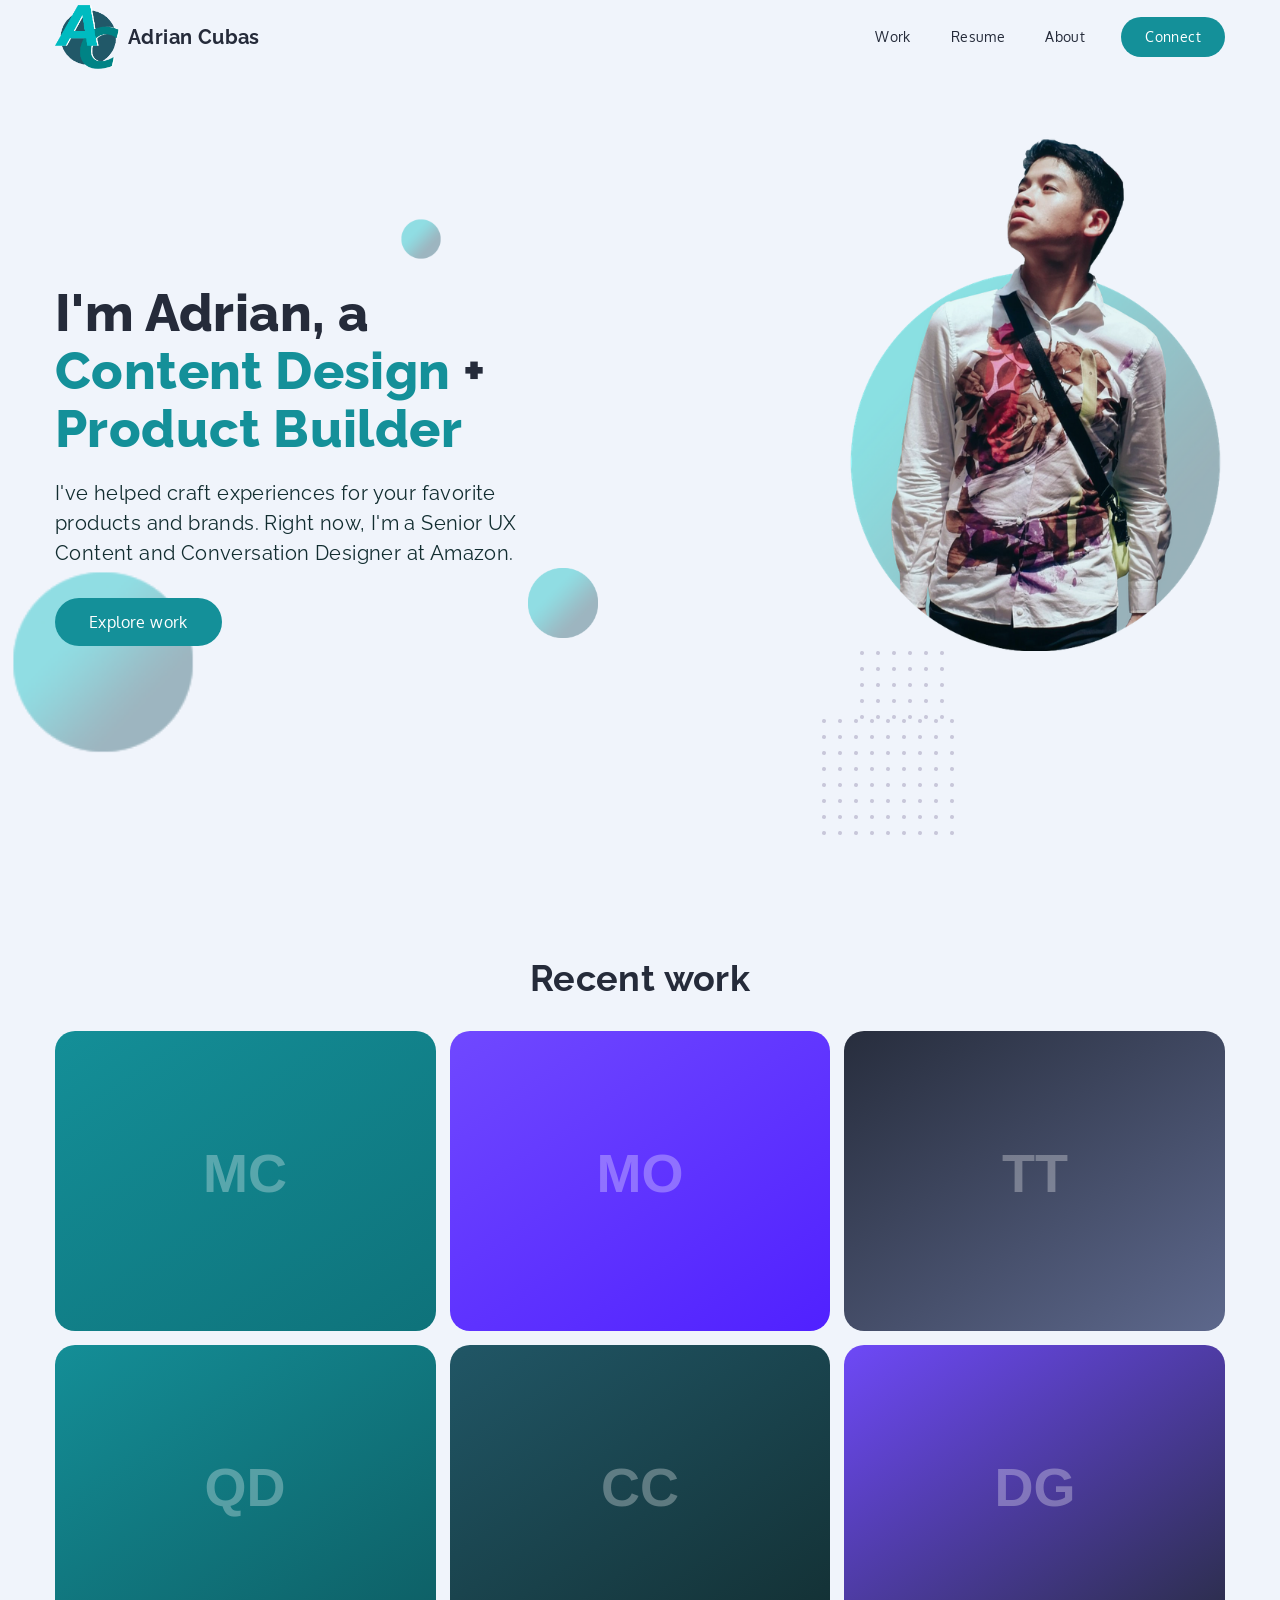
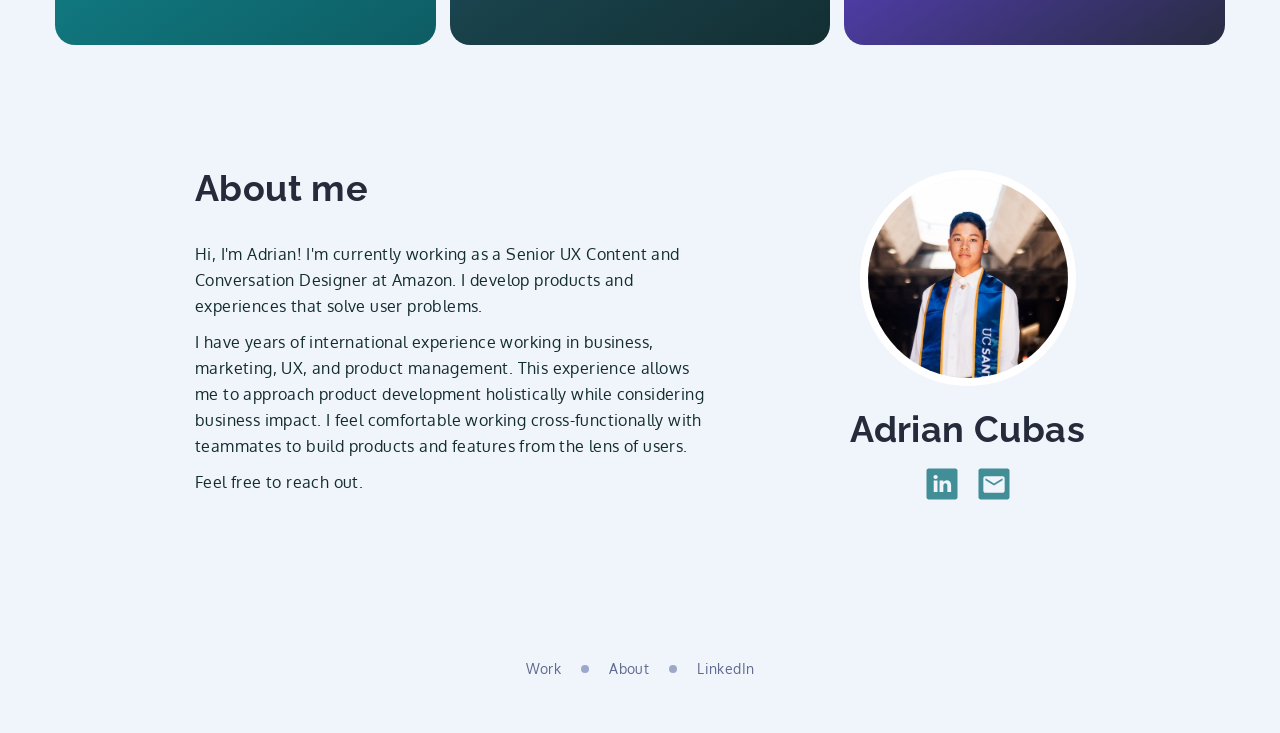
==== index.html @ f862068e "Initial site build: GitHub Pages portfolio Plain HTML/CSS/JS portfolio site migrated from Webflow. I" ====
<!DOCTYPE html>
<html lang="en">
<head>
  <meta charset="utf-8">
  <title>Adrian Cubas — Content Design + Product Builder</title>
  <meta name="description" content="I'm Adrian, a Content Design + Product Builder. I've helped craft experiences for your favorite products and brands.">
  <meta name="viewport" content="width=device-width, initial-scale=1">
  <meta property="og:title" content="Adrian Cubas — Content Design + Product Builder">
  <meta property="og:description" content="I've helped craft experiences for your favorite products and brands. Senior UX Content and Conversation Designer at Amazon.">
  <meta property="og:type" content="website">
  <meta name="twitter:card" content="summary_large_image">
  <link rel="preconnect" href="https://fonts.googleapis.com">
  <link rel="preconnect" href="https://fonts.gstatic.com" crossorigin>
  <link href="https://fonts.googleapis.com/css2?family=Oxygen:wght@300;400;700&family=Raleway:wght@400;500;600;700;800&display=swap" rel="stylesheet">
  <link rel="stylesheet" href="css/reset.css">
  <link rel="stylesheet" href="css/style.css">
  <link rel="icon" href="assets/images/favicon.png" type="image/png">
  <link rel="apple-touch-icon" href="assets/images/favicon.png">
</head>
<body>
  <nav class="nav" id="nav">
    <div class="nav__inner">
      <a href="index.html" class="nav__brand">
        <img src="assets/images/aclogo121.png" alt="Adrian Cubas logo" class="nav__logo" loading="lazy">
        <span class="nav__name">Adrian Cubas</span>
      </a>
      <div class="nav__menu" id="nav-menu">
        <a href="#recent-work" class="nav__link">Work</a>
        <a href="documents/AdrianCubas_Resume_2026.pdf" target="_blank" class="nav__link">Resume</a>
        <a href="#about" class="nav__link">About</a>
        <a href="https://www.linkedin.com/in/adriancubas/" target="_blank" class="nav__cta">Connect</a>
      </div>
      <div class="nav__toggle" id="nav-toggle" aria-label="Toggle menu" role="button" tabindex="0">
        <span></span>
        <span></span>
        <span></span>
      </div>
    </div>
  </nav>

  <section class="section section--hero">
    <div class="container">
      <div class="hero">
        <div class="hero__content">
          <img src="assets/images/bubble.png" alt="" class="hero__bubble hero__bubble--md fade-in" aria-hidden="true">
          <h1 class="h1 hero__title fade-in">I'm Adrian, a <span class="hero-span">Content Design </span>+<span class="hero-span"> Product Builder</span></h1>
          <p class="h4 hero__subtitle fade-in">I've helped craft experiences for your favorite products and brands. Right now, I'm a Senior UX Content and Conversation Designer at Amazon.</p>
          <a href="#recent-work" class="hero__cta fade-in">Explore work</a>
          <img src="assets/images/bubble.png" alt="" class="hero__bubble hero__bubble--sm fade-in" aria-hidden="true">
          <img src="assets/images/bubble.png" alt="" class="hero__bubble hero__bubble--lg fade-in" aria-hidden="true">
        </div>
        <div class="hero__image fade-in">
          <img src="assets/images/bubblebig.png" alt="" srcset="assets/images/bubblebig-p-500.png 500w, assets/images/bubblebig-p-800.png 800w, assets/images/bubblebig-p-1080.png 1080w, assets/images/bubblebig.png 1193w" sizes="(max-width: 767px) 100vw, 380px">
          <img src="assets/images/small-dots.png" alt="" class="hero__dots hero__dots--right" aria-hidden="true">
          <img src="assets/images/dots.png" alt="" class="hero__dots hero__dots--left" aria-hidden="true">
        </div>
      </div>
    </div>
  </section>

  <section class="section" id="recent-work">
    <div class="container">
      <div class="projects__header">
        <h2 class="h2">Recent work</h2>
      </div>
      <div class="projects-grid">
        <a href="work/mercari-comments.html" class="project-card fade-in">
          <img src="assets/images/project-mercari-comments.svg" alt="Mercari Comments project" class="project-card__image" loading="lazy">
          <div class="project-card__overlay"></div>
          <h3 class="project-card__title">Integrating social and community features</h3>
          <p class="project-card__category">Mercari — Product Design</p>
          <span class="project-card__btn">See Project</span>
        </a>
        <a href="work/mercari-offers.html" class="project-card fade-in">
          <img src="assets/images/project-mercari-offers.svg" alt="Mercari Offers project" class="project-card__image" loading="lazy">
          <div class="project-card__overlay"></div>
          <h3 class="project-card__title">Improving adoption and completion of offers</h3>
          <p class="project-card__category">Mercari — Product Design</p>
          <span class="project-card__btn">See Project</span>
        </a>
        <a href="work/tiktok-contentdesign.html" class="project-card fade-in">
          <img src="assets/images/project-tiktok.svg" alt="TikTok project" class="project-card__image" loading="lazy">
          <div class="project-card__overlay"></div>
          <h3 class="project-card__title">UX content design for mobile ad landing pages</h3>
          <p class="project-card__category">TikTok — Content Design</p>
          <span class="project-card__btn">See Project</span>
        </a>
        <a href="work/quadency-onboarding.html" class="project-card fade-in">
          <img src="assets/images/project-quadency.svg" alt="Quadency project" class="project-card__image" loading="lazy">
          <div class="project-card__overlay"></div>
          <h3 class="project-card__title">Developing the onboarding experience</h3>
          <p class="project-card__category">Quadency — UX Design</p>
          <span class="project-card__btn">See Project</span>
        </a>
        <a href="work/covicare-appdesign.html" class="project-card fade-in">
          <img src="assets/images/project-covicare.svg" alt="CoviCare project" class="project-card__image" loading="lazy">
          <div class="project-card__overlay"></div>
          <h3 class="project-card__title">Designing an app for healthcare workers</h3>
          <p class="project-card__category">CoviCare — App Design</p>
          <span class="project-card__btn">See Project</span>
        </a>
        <a href="work/dfg-contentdesign.html" class="project-card fade-in">
          <img src="assets/images/project-dfg.svg" alt="Develop for Good project" class="project-card__image" loading="lazy">
          <div class="project-card__overlay"></div>
          <h3 class="project-card__title">Building a content design system</h3>
          <p class="project-card__category">Develop for Good — Content Design</p>
          <span class="project-card__btn">See Project</span>
        </a>
      </div>
    </div>
  </section>

  <section class="section" id="about">
    <div class="container container--sm">
      <div class="about">
        <div class="about__text">
          <h2 class="h2 fade-in">About me</h2>
          <p class="text fade-in">Hi, I'm Adrian! I'm currently working as a Senior UX Content and Conversation Designer at Amazon. I develop products and experiences that solve user problems.</p>
          <p class="text fade-in">I have years of international experience working in business, marketing, UX, and product management. This experience allows me to approach product development holistically while considering business impact. I feel comfortable working cross-functionally with teammates to build products and features from the lens of users.</p>
          <p class="text fade-in">Feel free to reach out.</p>
        </div>
        <div class="about__profile fade-in">
          <div class="about__photo">
            <img src="assets/images/ITME.svg" alt="Adrian Cubas" srcset="assets/images/ITME-p-500.jpeg 500w, assets/images/ITME-p-800.jpeg 800w, assets/images/ITME.svg 2088w" sizes="200px" loading="lazy">
          </div>
          <h2 class="h2 about__name">Adrian Cubas</h2>
          <div class="about__social">
            <a href="https://www.linkedin.com/in/adriancubas/" target="_blank" aria-label="LinkedIn"><img src="assets/icons/linkedin.svg" alt="LinkedIn"></a>
            <a href="mailto:wudrian5@gmail.com?subject=Inquiry%20from%20Adrian%20Site" aria-label="Email"><img src="assets/icons/email.svg" alt="Email"></a>
          </div>
        </div>
      </div>
    </div>
  </section>

  <footer class="section section--footer">
    <div class="container">
      <div class="footer">
        <div class="footer__links">
          <a href="#recent-work" class="footer__link">Work</a>
          <div class="footer__dot"></div>
          <a href="#about" class="footer__link">About</a>
          <div class="footer__dot"></div>
          <a href="https://www.linkedin.com/in/adriancubas/" target="_blank" class="footer__link">LinkedIn</a>
        </div>
      </div>
    </div>
  </footer>

  <script src="js/main.js"></script>
</body>
</html>
---- css/style.css ----
:root {
  --grey-10: #f0f4fb;
  --grey-20: #dfe2ec;
  --grey-40: #9ca8c9;
  --grey-60: #5f6a8f;
  --grey-80: #252b3a;
  --white: #ffffff;
  --primary-80: #4f1fff;
  --primary-40: #714aff;
  --primary-20: #ede3ff;
  --teal: #149099;
  --teal-dark: #0e7179;
  --teal-darker: #0d5b61;
  --text-dark: #122d30;
  --text-section: #215868;
  --font-heading: 'Raleway', sans-serif;
  --font-body: 'Oxygen', sans-serif;
  --max-width: 1200px;
  --max-width-sm: 920px;
  --max-width-xs: 820px;
  --nav-height: 74px;
  --radius: 20px;
  --radius-pill: 500px;
  --shadow: 0 30px 40px rgba(145, 150, 203, 0.2);
}

body {
  background-color: var(--grey-10);
  font-family: var(--font-body);
  font-size: 16px;
  line-height: 28px;
  letter-spacing: 0.4px;
  color: var(--text-dark);
}

/* Typography */
.h1 {
  font-family: var(--font-heading);
  font-size: 52px;
  font-weight: 800;
  line-height: 58px;
  color: var(--grey-80);
}

.h2 {
  font-family: var(--font-heading);
  font-size: 36px;
  font-weight: 700;
  line-height: 46px;
  color: var(--grey-80);
}

.h3 {
  font-family: var(--font-heading);
  font-size: 24px;
  font-weight: 500;
  line-height: 32px;
  color: var(--grey-80);
}

.h4 {
  font-family: var(--font-heading);
  font-size: 20px;
  font-weight: 400;
  line-height: 30px;
  color: var(--text-dark);
}

.text {
  color: var(--text-dark);
  line-height: 26px;
  padding-bottom: 10px;
}

.small-text {
  color: var(--grey-60);
  font-size: 14px;
}

.hero-span {
  color: var(--teal);
}

/* Layout */
.container {
  width: 100%;
  max-width: var(--max-width);
  margin: 0 auto;
  padding: 0 15px;
}

.container--sm {
  max-width: var(--max-width-sm);
}

.container--xs {
  max-width: var(--max-width-xs);
}

.section {
  padding: 60px 0;
  position: relative;
  overflow: hidden;
}

.section--hero {
  padding-top: 20px;
  overflow: visible;
}

.section--footer {
  padding-bottom: 20px;
}

/* Navigation */
.nav {
  width: 100%;
  height: var(--nav-height);
  position: sticky;
  top: 0;
  z-index: 1000;
  background-color: var(--grey-10);
  transition: box-shadow 0.3s;
}

.nav--scrolled {
  box-shadow: 0 2px 10px rgba(0, 0, 0, 0.08);
}

.nav__inner {
  display: flex;
  align-items: center;
  justify-content: space-between;
  height: 100%;
  max-width: var(--max-width);
  margin: 0 auto;
  padding: 0 15px;
}

.nav__brand {
  display: flex;
  align-items: center;
  gap: 8px;
}

.nav__logo {
  width: 65px;
}

.nav__name {
  font-family: var(--font-heading);
  font-size: 20px;
  font-weight: 700;
  color: var(--grey-80);
}

.nav__menu {
  display: flex;
  align-items: center;
  gap: 8px;
  height: 100%;
}

.nav__link {
  color: var(--grey-80);
  font-size: 14px;
  padding: 10px 16px;
  transition: color 0.2s;
}

.nav__link:hover {
  color: var(--teal);
}

.nav__cta {
  background-color: var(--teal);
  color: var(--white);
  border-radius: var(--radius-pill);
  padding: 10px 24px;
  font-size: 14px;
  line-height: 20px;
  margin-left: 12px;
  transition: background-color 0.2s;
}

.nav__cta:hover {
  background-color: var(--teal-dark);
}

.nav__toggle {
  display: none;
  flex-direction: column;
  gap: 5px;
  cursor: pointer;
  padding: 8px;
}

.nav__toggle span {
  display: block;
  width: 24px;
  height: 2px;
  background-color: var(--grey-80);
  border-radius: 2px;
  transition: transform 0.3s, opacity 0.3s;
}

/* Hero */
.hero {
  display: grid;
  grid-template-columns: 1fr auto;
  align-items: center;
  gap: 66px;
}

.hero__content {
  display: flex;
  flex-direction: column;
  align-items: flex-start;
  max-width: 520px;
  position: relative;
}

.hero__title {
  margin-bottom: 20px;
  position: relative;
  z-index: 10;
}

.hero__subtitle {
  position: relative;
  z-index: 10;
}

.hero__cta {
  background-color: var(--teal);
  color: var(--white);
  border-radius: var(--radius-pill);
  padding: 14px 34px;
  line-height: 20px;
  margin-top: 30px;
  position: relative;
  z-index: 10;
  transition: background-color 0.2s;
}

.hero__cta:hover {
  background-color: var(--teal-dark);
}

.hero__cta:active {
  background-color: var(--teal-darker);
}

.hero__image {
  max-width: 380px;
  position: relative;
}

.hero__image img {
  position: relative;
  z-index: 10;
}

.hero__bubble {
  position: absolute;
  z-index: 1;
}

.hero__bubble--sm {
  height: 48px;
  top: -19%;
  right: 25%;
}

.hero__bubble--md {
  height: 86px;
  bottom: 0;
  right: -6%;
}

.hero__bubble--lg {
  height: 220px;
  bottom: -35%;
  left: -12%;
}

.hero__dots {
  position: absolute;
  z-index: 1;
}

.hero__dots--left {
  bottom: 0;
  left: -6%;
}

.hero__dots--right {
  top: 35%;
  right: -4%;
}

/* Projects Grid */
.projects__header {
  text-align: center;
  margin-bottom: 30px;
}

.projects-grid {
  display: grid;
  grid-template-columns: repeat(3, 1fr);
  gap: 14px;
}

.project-card {
  background-color: var(--white);
  border-radius: var(--radius);
  overflow: hidden;
  position: relative;
  min-height: 300px;
  display: flex;
  flex-direction: column;
  align-items: center;
  justify-content: center;
  padding: 30px 14px;
  text-align: center;
  cursor: pointer;
}

.project-card__image {
  position: absolute;
  inset: 0;
  width: 100%;
  height: 100%;
  object-fit: cover;
  transition: transform 0.4s;
}

.project-card__overlay {
  position: absolute;
  inset: 0;
  background-color: rgba(0, 0, 0, 0.7);
  backdrop-filter: blur(5px);
  opacity: 0;
  transition: opacity 0.3s;
  z-index: 1;
}

.project-card__title,
.project-card__category,
.project-card__btn {
  position: relative;
  z-index: 10;
  color: var(--white);
  opacity: 0;
  transform: translateY(10px);
  transition: opacity 0.3s, transform 0.3s;
}

.project-card__title {
  font-family: var(--font-heading);
  font-size: 22px;
  font-weight: 500;
}

.project-card__category {
  text-transform: uppercase;
  font-size: 14px;
  margin-top: 8px;
}

.project-card__btn {
  border: 1px solid #00bbc0;
  border-radius: var(--radius-pill);
  padding: 10px 24px;
  font-size: 14px;
  line-height: 20px;
  margin-top: 14px;
  transition: opacity 0.3s, transform 0.3s, background-color 0.2s;
}

.project-card__btn:hover {
  background-color: #00bbc0;
}

.project-card:hover .project-card__overlay {
  opacity: 1;
}

.project-card:hover .project-card__image {
  transform: scale(1.05);
}

.project-card:hover .project-card__title,
.project-card:hover .project-card__category,
.project-card:hover .project-card__btn {
  opacity: 1;
  transform: translateY(0);
}

.project-card:hover .project-card__category {
  transition-delay: 0.05s;
}

.project-card:hover .project-card__btn {
  transition-delay: 0.1s;
}

.projects__footer {
  text-align: center;
  margin-top: 60px;
}

.btn--outline {
  display: inline-flex;
  align-items: center;
  justify-content: center;
  border: 1px solid var(--teal);
  color: var(--grey-80);
  border-radius: var(--radius-pill);
  padding: 14px 34px;
  line-height: 20px;
  transition: all 0.2s;
}

.btn--outline:hover {
  background-color: var(--teal);
  color: var(--white);
}

/* About */
.about {
  display: grid;
  grid-template-columns: 1fr auto;
  gap: 66px;
  align-items: center;
}

.about__text {
  max-width: 520px;
}

.about__text .h2 {
  margin-bottom: 30px;
}

.about__text p {
  line-height: 26px;
}

.about__profile {
  display: flex;
  flex-direction: column;
  align-items: center;
}

.about__photo {
  width: 216px;
  height: 216px;
  border-radius: 50%;
  border: 8px solid var(--white);
  overflow: hidden;
  margin-bottom: 20px;
}

.about__photo img {
  width: 100%;
  height: 100%;
  object-fit: cover;
}

.about__name {
  margin-bottom: 16px;
}

.about__social {
  display: grid;
  grid-template-columns: 1fr 1fr;
  gap: 20px;
}

.about__social a {
  width: 32px;
  height: 32px;
  transition: opacity 0.2s;
}

.about__social a:hover {
  opacity: 0.6;
}

.about__social img {
  width: 100%;
  height: 100%;
}

/* Footer */
.footer {
  text-align: center;
  padding: 20px 0;
}

.footer__links {
  display: flex;
  justify-content: center;
  align-items: center;
  gap: 10px;
}

.footer__link {
  color: var(--grey-60);
  font-size: 14px;
  padding: 10px;
  transition: color 0.2s;
}

.footer__link:hover {
  color: var(--teal);
}

.footer__dot {
  width: 8px;
  height: 8px;
  border-radius: 50%;
  background-color: var(--grey-40);
}

/* Animations */
.fade-in {
  opacity: 0;
  transform: translateY(20px);
  transition: opacity 0.6s ease, transform 0.6s ease;
}

.fade-in--visible {
  opacity: 1;
  transform: translateY(0);
}

/* Responsive */
@media (max-width: 991px) {
  .h1 {
    font-size: 40px;
    line-height: 48px;
  }

  .hero {
    grid-template-columns: 1fr;
    gap: 40px;
  }

  .hero__image {
    max-width: 300px;
    margin: 0 auto;
  }

  .projects-grid {
    grid-template-columns: repeat(2, 1fr);
  }

  .about {
    grid-template-columns: 1fr;
    gap: 40px;
  }

  .about__profile {
    order: -1;
  }
}

@media (max-width: 767px) {
  .h1 {
    font-size: 32px;
    line-height: 40px;
  }

  .h2 {
    font-size: 28px;
    line-height: 36px;
  }

  .section {
    padding: 40px 0;
  }

  .nav__menu {
    position: fixed;
    top: var(--nav-height);
    left: 0;
    right: 0;
    bottom: 0;
    background-color: var(--grey-10);
    flex-direction: column;
    align-items: center;
    justify-content: flex-start;
    padding-top: 40px;
    gap: 8px;
    transform: translateX(100%);
    transition: transform 0.3s ease;
  }

  .nav__menu--open {
    transform: translateX(0);
  }

  .nav__toggle {
    display: flex;
  }

  .nav__toggle--open span:nth-child(1) {
    transform: rotate(45deg) translate(5px, 5px);
  }

  .nav__toggle--open span:nth-child(2) {
    opacity: 0;
  }

  .nav__toggle--open span:nth-child(3) {
    transform: rotate(-45deg) translate(5px, -5px);
  }

  .nav__cta {
    margin-left: 0;
    margin-top: 16px;
  }

  .projects-grid {
    grid-template-columns: 1fr;
  }

  .hero__content {
    text-align: center;
    align-items: center;
  }

  .hero__bubble--lg {
    display: none;
  }
}
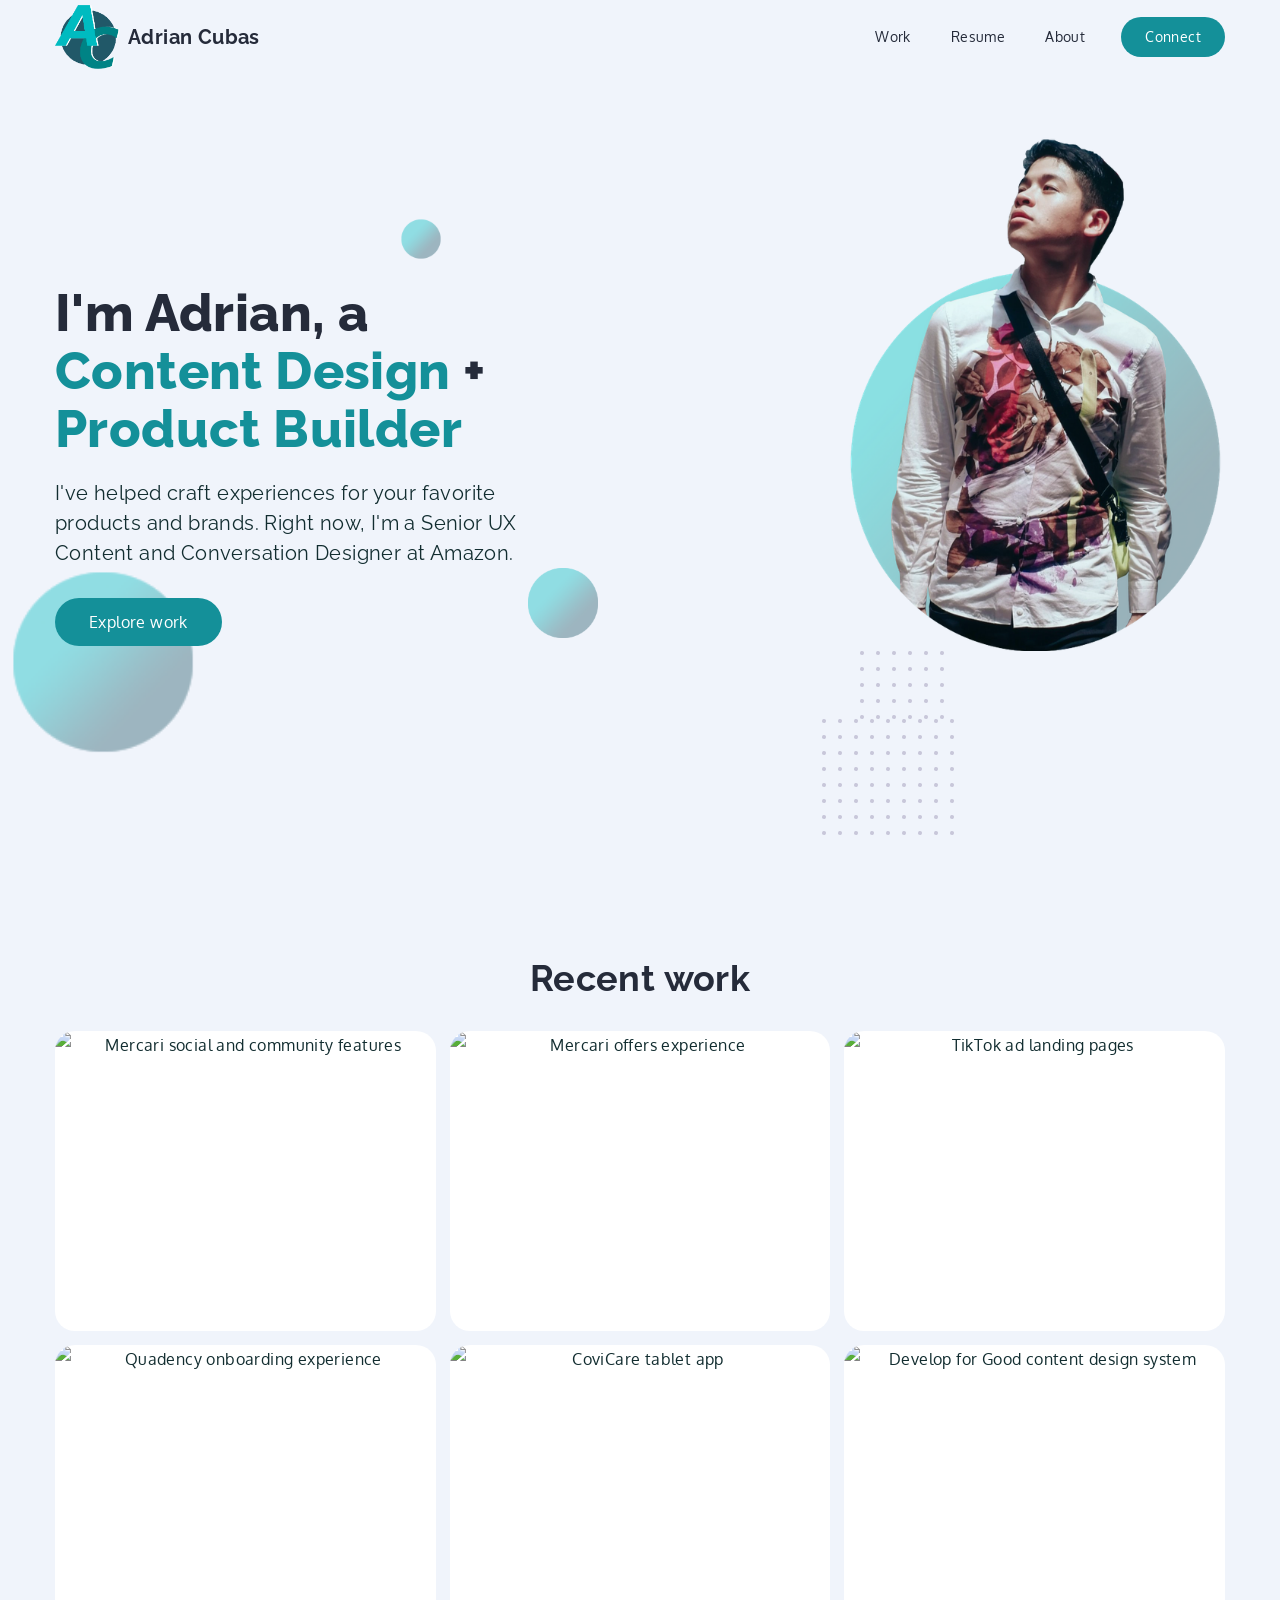
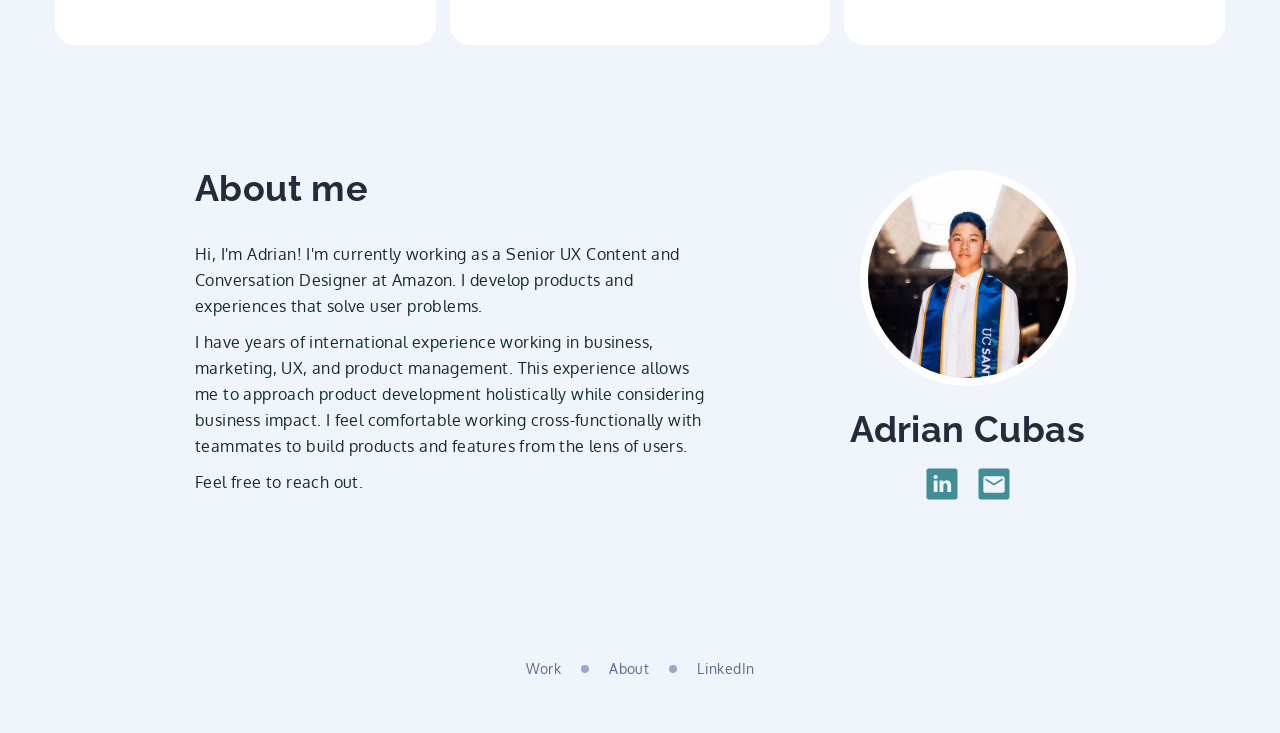
==== commit d3d587a7: "Add real CMS content and images to all 6 case study pages Replace placeholder content with actual pr" ====
--- a/index.html
+++ b/index.html
@@ -65,45 +65,45 @@
       </div>
       <div class="projects-grid">
         <a href="work/mercari-comments.html" class="project-card fade-in">
-          <img src="assets/images/project-mercari-comments.svg" alt="Mercari Comments project" class="project-card__image" loading="lazy">
+          <img src="https://uploads-ssl.webflow.com/6212f5e51b730032bbf9d7e8/668bce34ccca62ad4a0d3e12_mercaripsd.png" alt="Mercari social and community features" class="project-card__image" loading="lazy">
           <div class="project-card__overlay"></div>
           <h3 class="project-card__title">Integrating social and community features</h3>
-          <p class="project-card__category">Mercari — Product Design</p>
+          <p class="project-card__category">Mercari — UX Content Design</p>
           <span class="project-card__btn">See Project</span>
         </a>
         <a href="work/mercari-offers.html" class="project-card fade-in">
-          <img src="assets/images/project-mercari-offers.svg" alt="Mercari Offers project" class="project-card__image" loading="lazy">
+          <img src="https://uploads-ssl.webflow.com/6212f5e51b730032bbf9d7e8/668cfa40c02d9c38d8c967c3_makeoffer%20(1).png" alt="Mercari offers experience" class="project-card__image" loading="lazy">
           <div class="project-card__overlay"></div>
           <h3 class="project-card__title">Improving adoption and completion of offers</h3>
-          <p class="project-card__category">Mercari — Product Design</p>
+          <p class="project-card__category">Mercari — UX Content Design</p>
           <span class="project-card__btn">See Project</span>
         </a>
         <a href="work/tiktok-contentdesign.html" class="project-card fade-in">
-          <img src="assets/images/project-tiktok.svg" alt="TikTok project" class="project-card__image" loading="lazy">
+          <img src="https://uploads-ssl.webflow.com/6212f5e51b730032bbf9d7e8/668bce1dfeebe940791077d2_62257492795532075027cf0b_DFG_UXContent_banner%20(1)%20(2).png" alt="TikTok ad landing pages" class="project-card__image" loading="lazy">
           <div class="project-card__overlay"></div>
           <h3 class="project-card__title">UX content design for mobile ad landing pages</h3>
-          <p class="project-card__category">TikTok — Content Design</p>
+          <p class="project-card__category">TikTok — UX Content Design</p>
           <span class="project-card__btn">See Project</span>
         </a>
         <a href="work/quadency-onboarding.html" class="project-card fade-in">
-          <img src="assets/images/project-quadency.svg" alt="Quadency project" class="project-card__image" loading="lazy">
+          <img src="https://uploads-ssl.webflow.com/6212f5e51b730032bbf9d7e8/621aef84bddb020a171ae813_Quadency_App_banner.png" alt="Quadency onboarding experience" class="project-card__image" loading="lazy">
           <div class="project-card__overlay"></div>
           <h3 class="project-card__title">Developing the onboarding experience</h3>
-          <p class="project-card__category">Quadency — UX Design</p>
+          <p class="project-card__category">Quadency — Product Management</p>
           <span class="project-card__btn">See Project</span>
         </a>
         <a href="work/covicare-appdesign.html" class="project-card fade-in">
-          <img src="assets/images/project-covicare.svg" alt="CoviCare project" class="project-card__image" loading="lazy">
+          <img src="https://uploads-ssl.webflow.com/6212f5e51b730032bbf9d7e8/621b2f46672797100445a4d8_CoviCareScreen.png" alt="CoviCare tablet app" class="project-card__image" loading="lazy">
           <div class="project-card__overlay"></div>
           <h3 class="project-card__title">Designing an app for healthcare workers</h3>
           <p class="project-card__category">CoviCare — App Design</p>
           <span class="project-card__btn">See Project</span>
         </a>
         <a href="work/dfg-contentdesign.html" class="project-card fade-in">
-          <img src="assets/images/project-dfg.svg" alt="Develop for Good project" class="project-card__image" loading="lazy">
+          <img src="https://uploads-ssl.webflow.com/6212f5e51b730032bbf9d7e8/621aef696a610c7e6c94deba_DFG_UXContent_banner.png" alt="Develop for Good content design system" class="project-card__image" loading="lazy">
           <div class="project-card__overlay"></div>
           <h3 class="project-card__title">Building a content design system</h3>
-          <p class="project-card__category">Develop for Good — Content Design</p>
+          <p class="project-card__category">Develop for Good — UX Content Design</p>
           <span class="project-card__btn">See Project</span>
         </a>
       </div>
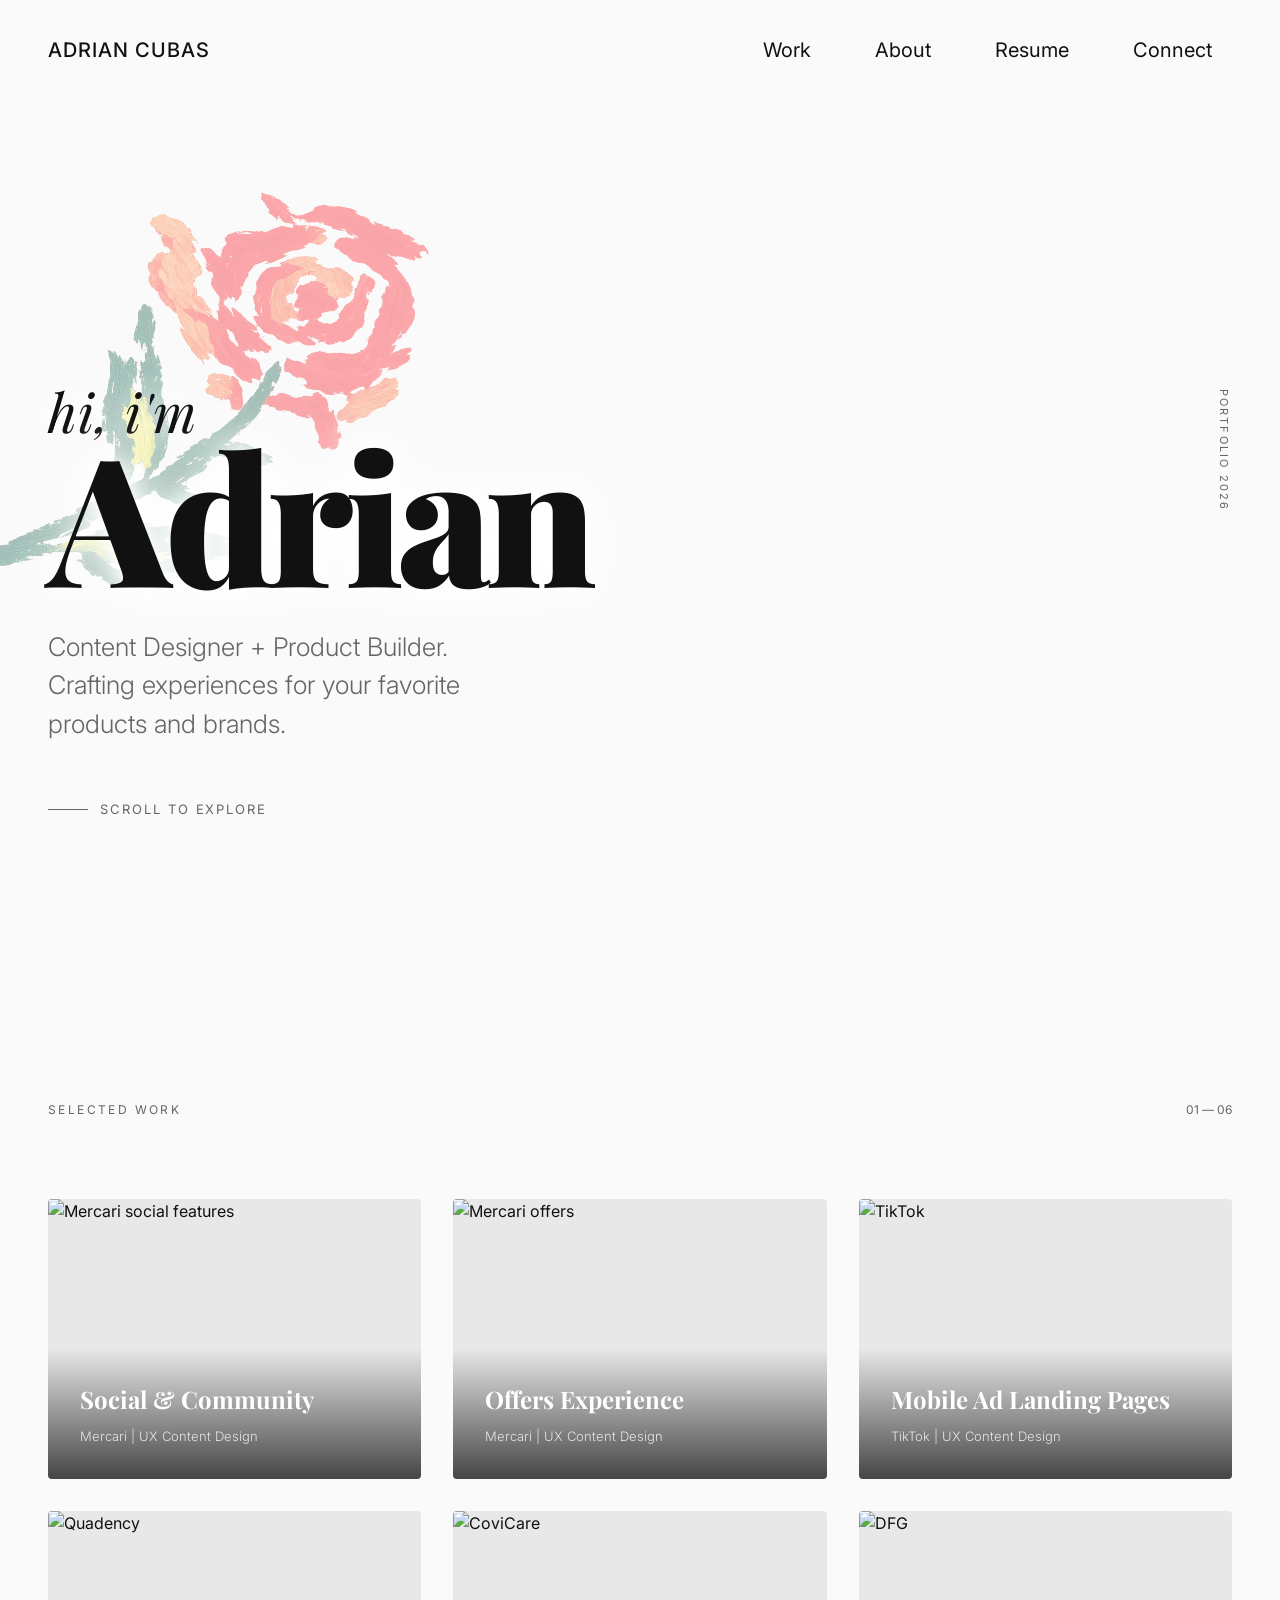
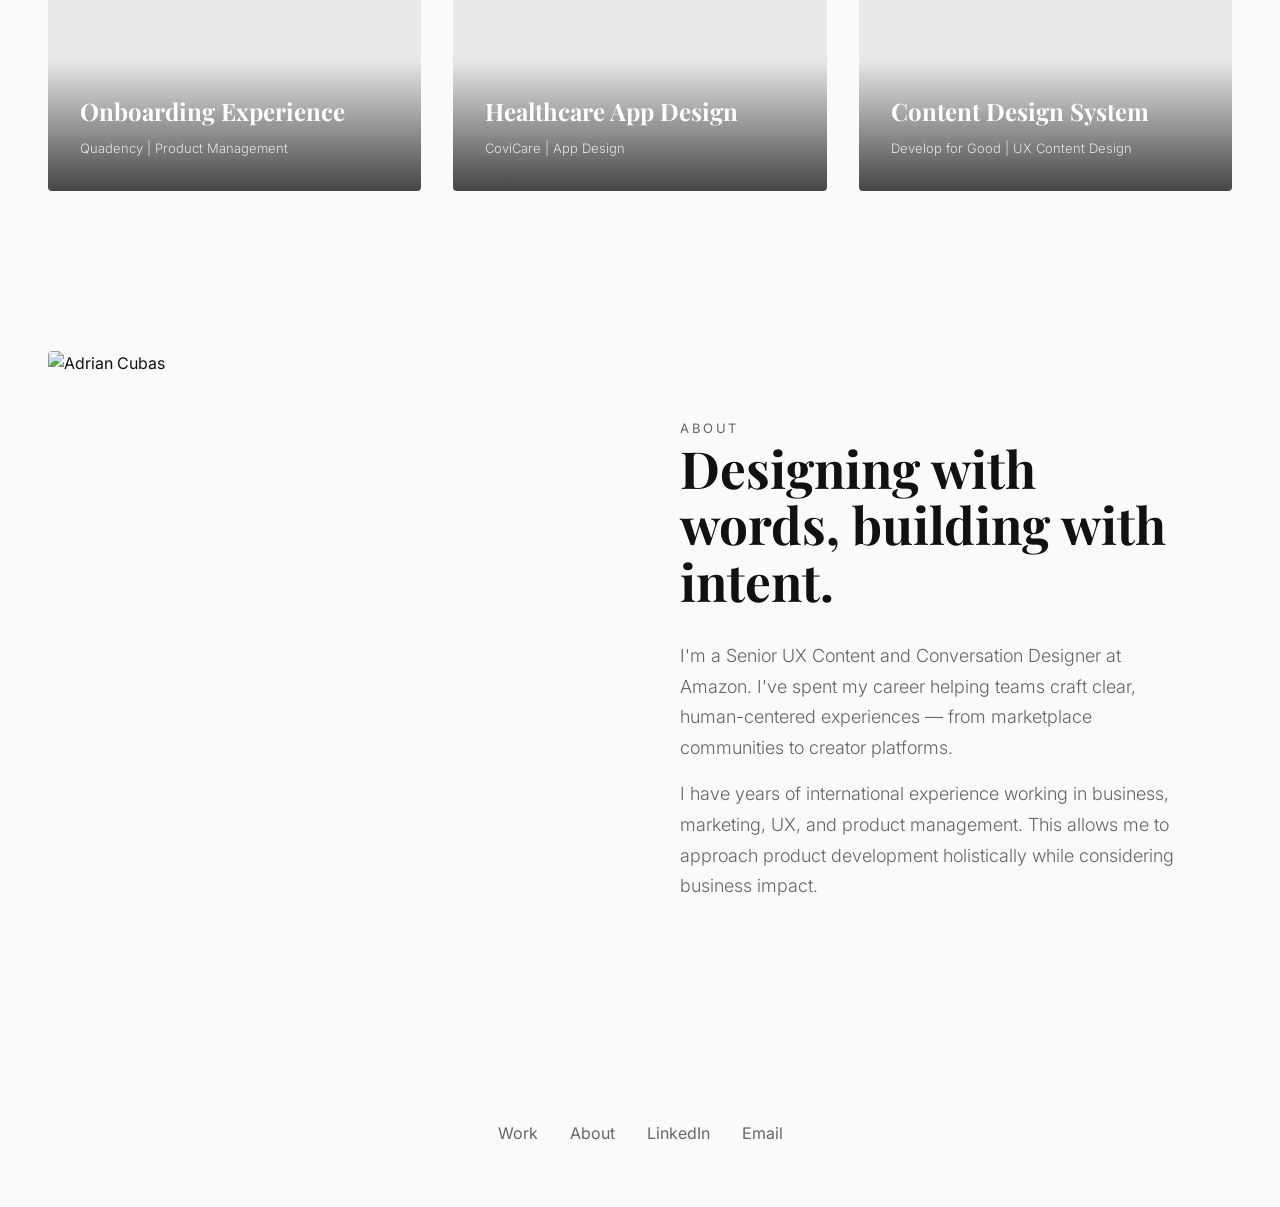
==== commit c6bd75b3: "Redesign site with immersive editorial style - New hero with full-viewport photo, hover state swap, " ====
--- a/index.html
+++ b/index.html
@@ -11,7 +11,7 @@
   <meta name="twitter:card" content="summary_large_image">
   <link rel="preconnect" href="https://fonts.googleapis.com">
   <link rel="preconnect" href="https://fonts.gstatic.com" crossorigin>
-  <link href="https://fonts.googleapis.com/css2?family=Oxygen:wght@300;400;700&family=Raleway:wght@400;500;600;700;800&display=swap" rel="stylesheet">
+  <link href="https://fonts.googleapis.com/css2?family=Inter:wght@300;400;500&family=Playfair+Display:ital,wght@0,400;0,700;0,900;1,400&display=swap" rel="stylesheet">
   <link rel="stylesheet" href="css/reset.css">
   <link rel="stylesheet" href="css/style.css">
   <link rel="icon" href="assets/images/favicon.png" type="image/png">
@@ -21,14 +21,13 @@
   <nav class="nav" id="nav">
     <div class="nav__inner">
       <a href="index.html" class="nav__brand">
-        <img src="assets/images/aclogo121.png" alt="Adrian Cubas logo" class="nav__logo" loading="lazy">
         <span class="nav__name">Adrian Cubas</span>
       </a>
       <div class="nav__menu" id="nav-menu">
-        <a href="#recent-work" class="nav__link">Work</a>
+        <a href="#work" class="nav__link">Work</a>
+        <a href="#about" class="nav__link">About</a>
         <a href="documents/AdrianCubas_Resume_2026.pdf" target="_blank" class="nav__link">Resume</a>
-        <a href="#about" class="nav__link">About</a>
-        <a href="https://www.linkedin.com/in/adriancubas/" target="_blank" class="nav__cta">Connect</a>
+        <a href="https://www.linkedin.com/in/adriancubas/" target="_blank" class="nav__link">Connect</a>
       </div>
       <div class="nav__toggle" id="nav-toggle" aria-label="Toggle menu" role="button" tabindex="0">
         <span></span>
@@ -38,112 +37,96 @@
     </div>
   </nav>
 
-  <section class="section section--hero">
-    <div class="container">
-      <div class="hero">
-        <div class="hero__content">
-          <img src="assets/images/bubble.png" alt="" class="hero__bubble hero__bubble--md fade-in" aria-hidden="true">
-          <h1 class="h1 hero__title fade-in">I'm Adrian, a <span class="hero-span">Content Design </span>+<span class="hero-span"> Product Builder</span></h1>
-          <p class="h4 hero__subtitle fade-in">I've helped craft experiences for your favorite products and brands. Right now, I'm a Senior UX Content and Conversation Designer at Amazon.</p>
-          <a href="#recent-work" class="hero__cta fade-in">Explore work</a>
-          <img src="assets/images/bubble.png" alt="" class="hero__bubble hero__bubble--sm fade-in" aria-hidden="true">
-          <img src="assets/images/bubble.png" alt="" class="hero__bubble hero__bubble--lg fade-in" aria-hidden="true">
+  <section class="hero" id="hero">
+    <div class="hero__text">
+      <h1 class="hero__title">
+        <span class="hero__title-intro">hi, i'm</span>
+        <span class="hero__title-name">Adrian</span>
+      </h1>
+      <p class="hero__subtitle">Content Designer + Product Builder.<br>Crafting experiences for your favorite products and brands.</p>
+      <div class="hero__scroll">
+        <span class="hero__scroll-line"></span>
+        Scroll to explore
+      </div>
+    </div>
+    <img src="assets/images/rose.png" alt="" class="hero__flower" aria-hidden="true">
+    <div class="hero__hover-zone"></div>
+    <div class="hero__image">
+      <img src="assets/images/IMG_0164.jpeg" alt="Adrian Cubas" class="hero__img-default">
+      <img src="assets/images/IMG_0159.jpeg" alt="Adrian Cubas" class="hero__img-hover">
+    </div>
+    <span class="hero__indicator">Portfolio 2026</span>
+  </section>
+
+  <section class="work" id="work">
+    <div class="work__header">
+      <span class="work__label">Selected Work</span>
+      <span class="work__count">01 — 06</span>
+    </div>
+    <div class="work__grid">
+      <a href="work/mercari-comments.html" class="work__item reveal">
+        <img src="https://uploads-ssl.webflow.com/6212f5e51b730032bbf9d7e8/668bce34ccca62ad4a0d3e12_mercaripsd.png" alt="Mercari social features">
+        <div class="work__item-info">
+          <h3 class="work__item-title">Social & Community</h3>
+          <p class="work__item-category">Mercari | UX Content Design</p>
         </div>
-        <div class="hero__image fade-in">
-          <img src="assets/images/bubblebig.png" alt="" srcset="assets/images/bubblebig-p-500.png 500w, assets/images/bubblebig-p-800.png 800w, assets/images/bubblebig-p-1080.png 1080w, assets/images/bubblebig.png 1193w" sizes="(max-width: 767px) 100vw, 380px">
-          <img src="assets/images/small-dots.png" alt="" class="hero__dots hero__dots--right" aria-hidden="true">
-          <img src="assets/images/dots.png" alt="" class="hero__dots hero__dots--left" aria-hidden="true">
+      </a>
+      <a href="work/mercari-offers.html" class="work__item reveal">
+        <img src="https://uploads-ssl.webflow.com/6212f5e51b730032bbf9d7e8/668cfa40c02d9c38d8c967c3_makeoffer%20(1).png" alt="Mercari offers">
+        <div class="work__item-info">
+          <h3 class="work__item-title">Offers Experience</h3>
+          <p class="work__item-category">Mercari | UX Content Design</p>
         </div>
-      </div>
+      </a>
+      <a href="work/tiktok-contentdesign.html" class="work__item reveal">
+        <img src="https://uploads-ssl.webflow.com/6212f5e51b730032bbf9d7e8/668bce1dfeebe940791077d2_62257492795532075027cf0b_DFG_UXContent_banner%20(1)%20(2).png" alt="TikTok">
+        <div class="work__item-info">
+          <h3 class="work__item-title">Mobile Ad Landing Pages</h3>
+          <p class="work__item-category">TikTok | UX Content Design</p>
+        </div>
+      </a>
+      <a href="work/quadency-onboarding.html" class="work__item reveal">
+        <img src="https://uploads-ssl.webflow.com/6212f5e51b730032bbf9d7e8/621aef84bddb020a171ae813_Quadency_App_banner.png" alt="Quadency">
+        <div class="work__item-info">
+          <h3 class="work__item-title">Onboarding Experience</h3>
+          <p class="work__item-category">Quadency | Product Management</p>
+        </div>
+      </a>
+      <a href="work/covicare-appdesign.html" class="work__item reveal">
+        <img src="https://uploads-ssl.webflow.com/6212f5e51b730032bbf9d7e8/621b2f46672797100445a4d8_CoviCareScreen.png" alt="CoviCare">
+        <div class="work__item-info">
+          <h3 class="work__item-title">Healthcare App Design</h3>
+          <p class="work__item-category">CoviCare | App Design</p>
+        </div>
+      </a>
+      <a href="work/dfg-contentdesign.html" class="work__item reveal">
+        <img src="https://uploads-ssl.webflow.com/6212f5e51b730032bbf9d7e8/621aef696a610c7e6c94deba_DFG_UXContent_banner.png" alt="DFG">
+        <div class="work__item-info">
+          <h3 class="work__item-title">Content Design System</h3>
+          <p class="work__item-category">Develop for Good | UX Content Design</p>
+        </div>
+      </a>
     </div>
   </section>
 
-  <section class="section" id="recent-work">
-    <div class="container">
-      <div class="projects__header">
-        <h2 class="h2">Recent work</h2>
-      </div>
-      <div class="projects-grid">
-        <a href="work/mercari-comments.html" class="project-card fade-in">
-          <img src="https://uploads-ssl.webflow.com/6212f5e51b730032bbf9d7e8/668bce34ccca62ad4a0d3e12_mercaripsd.png" alt="Mercari social and community features" class="project-card__image" loading="lazy">
-          <div class="project-card__overlay"></div>
-          <h3 class="project-card__title">Integrating social and community features</h3>
-          <p class="project-card__category">Mercari — UX Content Design</p>
-          <span class="project-card__btn">See Project</span>
-        </a>
-        <a href="work/mercari-offers.html" class="project-card fade-in">
-          <img src="https://uploads-ssl.webflow.com/6212f5e51b730032bbf9d7e8/668cfa40c02d9c38d8c967c3_makeoffer%20(1).png" alt="Mercari offers experience" class="project-card__image" loading="lazy">
-          <div class="project-card__overlay"></div>
-          <h3 class="project-card__title">Improving adoption and completion of offers</h3>
-          <p class="project-card__category">Mercari — UX Content Design</p>
-          <span class="project-card__btn">See Project</span>
-        </a>
-        <a href="work/tiktok-contentdesign.html" class="project-card fade-in">
-          <img src="https://uploads-ssl.webflow.com/6212f5e51b730032bbf9d7e8/668bce1dfeebe940791077d2_62257492795532075027cf0b_DFG_UXContent_banner%20(1)%20(2).png" alt="TikTok ad landing pages" class="project-card__image" loading="lazy">
-          <div class="project-card__overlay"></div>
-          <h3 class="project-card__title">UX content design for mobile ad landing pages</h3>
-          <p class="project-card__category">TikTok — UX Content Design</p>
-          <span class="project-card__btn">See Project</span>
-        </a>
-        <a href="work/quadency-onboarding.html" class="project-card fade-in">
-          <img src="https://uploads-ssl.webflow.com/6212f5e51b730032bbf9d7e8/621aef84bddb020a171ae813_Quadency_App_banner.png" alt="Quadency onboarding experience" class="project-card__image" loading="lazy">
-          <div class="project-card__overlay"></div>
-          <h3 class="project-card__title">Developing the onboarding experience</h3>
-          <p class="project-card__category">Quadency — Product Management</p>
-          <span class="project-card__btn">See Project</span>
-        </a>
-        <a href="work/covicare-appdesign.html" class="project-card fade-in">
-          <img src="https://uploads-ssl.webflow.com/6212f5e51b730032bbf9d7e8/621b2f46672797100445a4d8_CoviCareScreen.png" alt="CoviCare tablet app" class="project-card__image" loading="lazy">
-          <div class="project-card__overlay"></div>
-          <h3 class="project-card__title">Designing an app for healthcare workers</h3>
-          <p class="project-card__category">CoviCare — App Design</p>
-          <span class="project-card__btn">See Project</span>
-        </a>
-        <a href="work/dfg-contentdesign.html" class="project-card fade-in">
-          <img src="https://uploads-ssl.webflow.com/6212f5e51b730032bbf9d7e8/621aef696a610c7e6c94deba_DFG_UXContent_banner.png" alt="Develop for Good content design system" class="project-card__image" loading="lazy">
-          <div class="project-card__overlay"></div>
-          <h3 class="project-card__title">Building a content design system</h3>
-          <p class="project-card__category">Develop for Good — UX Content Design</p>
-          <span class="project-card__btn">See Project</span>
-        </a>
-      </div>
+  <section class="about-section" id="about">
+    <div class="about-section__image reveal">
+      <img src="assets/images/IMG_0167.jpeg" alt="Adrian Cubas">
+    </div>
+    <div class="about-section__text reveal">
+      <span class="about-section__label">About</span>
+      <h2 class="about-section__title">Designing with words, building with intent.</h2>
+      <p class="about-section__desc">I'm a Senior UX Content and Conversation Designer at Amazon. I've spent my career helping teams craft clear, human-centered experiences — from marketplace communities to creator platforms.</p>
+      <p class="about-section__desc">I have years of international experience working in business, marketing, UX, and product management. This allows me to approach product development holistically while considering business impact.</p>
     </div>
   </section>
 
-  <section class="section" id="about">
-    <div class="container container--sm">
-      <div class="about">
-        <div class="about__text">
-          <h2 class="h2 fade-in">About me</h2>
-          <p class="text fade-in">Hi, I'm Adrian! I'm currently working as a Senior UX Content and Conversation Designer at Amazon. I develop products and experiences that solve user problems.</p>
-          <p class="text fade-in">I have years of international experience working in business, marketing, UX, and product management. This experience allows me to approach product development holistically while considering business impact. I feel comfortable working cross-functionally with teammates to build products and features from the lens of users.</p>
-          <p class="text fade-in">Feel free to reach out.</p>
-        </div>
-        <div class="about__profile fade-in">
-          <div class="about__photo">
-            <img src="assets/images/ITME.svg" alt="Adrian Cubas" srcset="assets/images/ITME-p-500.jpeg 500w, assets/images/ITME-p-800.jpeg 800w, assets/images/ITME.svg 2088w" sizes="200px" loading="lazy">
-          </div>
-          <h2 class="h2 about__name">Adrian Cubas</h2>
-          <div class="about__social">
-            <a href="https://www.linkedin.com/in/adriancubas/" target="_blank" aria-label="LinkedIn"><img src="assets/icons/linkedin.svg" alt="LinkedIn"></a>
-            <a href="mailto:wudrian5@gmail.com?subject=Inquiry%20from%20Adrian%20Site" aria-label="Email"><img src="assets/icons/email.svg" alt="Email"></a>
-          </div>
-        </div>
-      </div>
-    </div>
-  </section>
-
-  <footer class="section section--footer">
-    <div class="container">
-      <div class="footer">
-        <div class="footer__links">
-          <a href="#recent-work" class="footer__link">Work</a>
-          <div class="footer__dot"></div>
-          <a href="#about" class="footer__link">About</a>
-          <div class="footer__dot"></div>
-          <a href="https://www.linkedin.com/in/adriancubas/" target="_blank" class="footer__link">LinkedIn</a>
-        </div>
-      </div>
+  <footer class="footer">
+    <div class="footer__links">
+      <a href="#work" class="footer__link">Work</a>
+      <a href="#about" class="footer__link">About</a>
+      <a href="https://www.linkedin.com/in/adriancubas/" target="_blank" class="footer__link">LinkedIn</a>
+      <a href="mailto:wudrian5@gmail.com" class="footer__link">Email</a>
     </div>
   </footer>
 
--- a/css/style.css
+++ b/css/style.css
@@ -1,140 +1,61 @@
 :root {
-  --grey-10: #f0f4fb;
-  --grey-20: #dfe2ec;
-  --grey-40: #9ca8c9;
-  --grey-60: #5f6a8f;
-  --grey-80: #252b3a;
-  --white: #ffffff;
-  --primary-80: #4f1fff;
-  --primary-40: #714aff;
-  --primary-20: #ede3ff;
-  --teal: #149099;
-  --teal-dark: #0e7179;
-  --teal-darker: #0d5b61;
-  --text-dark: #122d30;
-  --text-section: #215868;
-  --font-heading: 'Raleway', sans-serif;
-  --font-body: 'Oxygen', sans-serif;
+  --white: #fafafa;
+  --black: #111;
+  --gray: #666;
+  --light-gray: #e8e8e8;
+  --font-heading: 'Playfair Display', serif;
+  --font-body: 'Inter', sans-serif;
   --max-width: 1200px;
   --max-width-sm: 920px;
   --max-width-xs: 820px;
-  --nav-height: 74px;
-  --radius: 20px;
-  --radius-pill: 500px;
-  --shadow: 0 30px 40px rgba(145, 150, 203, 0.2);
 }
 
 body {
-  background-color: var(--grey-10);
   font-family: var(--font-body);
   font-size: 16px;
-  line-height: 28px;
-  letter-spacing: 0.4px;
-  color: var(--text-dark);
-}
-
-/* Typography */
-.h1 {
-  font-family: var(--font-heading);
-  font-size: 52px;
-  font-weight: 800;
-  line-height: 58px;
-  color: var(--grey-80);
-}
-
-.h2 {
-  font-family: var(--font-heading);
-  font-size: 36px;
-  font-weight: 700;
-  line-height: 46px;
-  color: var(--grey-80);
-}
-
-.h3 {
-  font-family: var(--font-heading);
-  font-size: 24px;
-  font-weight: 500;
-  line-height: 32px;
-  color: var(--grey-80);
-}
-
-.h4 {
-  font-family: var(--font-heading);
-  font-size: 20px;
-  font-weight: 400;
-  line-height: 30px;
-  color: var(--text-dark);
-}
-
-.text {
-  color: var(--text-dark);
-  line-height: 26px;
-  padding-bottom: 10px;
-}
-
-.small-text {
-  color: var(--grey-60);
-  font-size: 14px;
-}
-
-.hero-span {
-  color: var(--teal);
-}
+  line-height: 1.6;
+  color: var(--black);
+  background-color: #fafafa;
+  overflow-x: hidden;
+}
+
+img { max-width: 100%; height: auto; }
+a { text-decoration: none; color: inherit; }
 
 /* Layout */
 .container {
   width: 100%;
   max-width: var(--max-width);
   margin: 0 auto;
-  padding: 0 15px;
-}
-
-.container--sm {
-  max-width: var(--max-width-sm);
-}
-
-.container--xs {
-  max-width: var(--max-width-xs);
-}
-
-.section {
-  padding: 60px 0;
-  position: relative;
-  overflow: hidden;
-}
-
-.section--hero {
-  padding-top: 20px;
-  overflow: visible;
-}
-
-.section--footer {
-  padding-bottom: 20px;
-}
+  padding: 0 48px;
+}
+
+.container--sm { max-width: var(--max-width-sm); }
+.container--xs { max-width: var(--max-width-xs); }
 
 /* Navigation */
 .nav {
-  width: 100%;
-  height: var(--nav-height);
-  position: sticky;
+  position: fixed;
   top: 0;
-  z-index: 1000;
-  background-color: var(--grey-10);
-  transition: box-shadow 0.3s;
+  left: 0;
+  right: 0;
+  z-index: 100;
+  padding: 24px 48px;
+  transition: background 0.3s;
 }
 
 .nav--scrolled {
-  box-shadow: 0 2px 10px rgba(0, 0, 0, 0.08);
+  background: rgba(250, 250, 250, 0.9);
+  backdrop-filter: blur(10px);
 }
 
 .nav__inner {
   display: flex;
   align-items: center;
   justify-content: space-between;
-  height: 100%;
+  width: 100%;
   max-width: var(--max-width);
   margin: 0 auto;
-  padding: 0 15px;
 }
 
 .nav__brand {
@@ -144,47 +65,37 @@
 }
 
 .nav__logo {
-  width: 65px;
+  width: 0;
+  display: none;
 }
 
 .nav__name {
-  font-family: var(--font-heading);
   font-size: 20px;
-  font-weight: 700;
-  color: var(--grey-80);
+  font-weight: 500;
+  letter-spacing: 0.05em;
+  text-transform: uppercase;
+  color: var(--black);
 }
 
 .nav__menu {
   display: flex;
   align-items: center;
-  gap: 8px;
-  height: 100%;
-}
-
-.nav__link {
-  color: var(--grey-80);
-  font-size: 14px;
-  padding: 10px 16px;
-  transition: color 0.2s;
-}
-
-.nav__link:hover {
-  color: var(--teal);
-}
-
+  gap: 24px;
+}
+
+.nav__link,
 .nav__cta {
-  background-color: var(--teal);
-  color: var(--white);
-  border-radius: var(--radius-pill);
-  padding: 10px 24px;
-  font-size: 14px;
-  line-height: 20px;
-  margin-left: 12px;
-  transition: background-color 0.2s;
-}
-
+  font-size: 20px;
+  font-weight: 400;
+  color: var(--black);
+  padding: 10px 20px;
+  border-radius: 8px;
+  transition: background 0.3s ease;
+}
+
+.nav__link:hover,
 .nav__cta:hover {
-  background-color: var(--teal-dark);
+  background: rgba(0, 0, 0, 0.1);
 }
 
 .nav__toggle {
@@ -199,332 +110,328 @@
   display: block;
   width: 24px;
   height: 2px;
-  background-color: var(--grey-80);
+  background-color: var(--black);
   border-radius: 2px;
   transition: transform 0.3s, opacity 0.3s;
 }
 
 /* Hero */
 .hero {
-  display: grid;
-  grid-template-columns: 1fr auto;
-  align-items: center;
-  gap: 66px;
-}
-
-.hero__content {
-  display: flex;
-  flex-direction: column;
-  align-items: flex-start;
-  max-width: 520px;
+  height: 100vh;
   position: relative;
-}
-
-.hero__title {
-  margin-bottom: 20px;
-  position: relative;
-  z-index: 10;
-}
-
-.hero__subtitle {
-  position: relative;
-  z-index: 10;
-}
-
-.hero__cta {
-  background-color: var(--teal);
-  color: var(--white);
-  border-radius: var(--radius-pill);
-  padding: 14px 34px;
-  line-height: 20px;
-  margin-top: 30px;
-  position: relative;
-  z-index: 10;
-  transition: background-color 0.2s;
-}
-
-.hero__cta:hover {
-  background-color: var(--teal-dark);
-}
-
-.hero__cta:active {
-  background-color: var(--teal-darker);
+  overflow: visible;
+}
+
+.hero__hover-zone {
+  position: absolute;
+  top: 0;
+  right: 0;
+  width: 55%;
+  height: 100vh;
+  z-index: 5;
+  cursor: default;
 }
 
 .hero__image {
-  max-width: 380px;
-  position: relative;
+  position: absolute;
+  top: 0;
+  right: 0;
+  width: 55%;
+  height: 100vh;
+  z-index: 1;
+  overflow: hidden;
 }
 
 .hero__image img {
-  position: relative;
-  z-index: 10;
-}
-
-.hero__bubble {
-  position: absolute;
-  z-index: 1;
-}
-
-.hero__bubble--sm {
-  height: 48px;
-  top: -19%;
-  right: 25%;
-}
-
-.hero__bubble--md {
-  height: 86px;
-  bottom: 0;
-  right: -6%;
-}
-
-.hero__bubble--lg {
-  height: 220px;
-  bottom: -35%;
-  left: -12%;
-}
-
-.hero__dots {
-  position: absolute;
-  z-index: 1;
-}
-
-.hero__dots--left {
-  bottom: 0;
-  left: -6%;
-}
-
-.hero__dots--right {
-  top: 35%;
-  right: -4%;
-}
-
-/* Projects Grid */
-.projects__header {
-  text-align: center;
-  margin-bottom: 30px;
-}
-
-.projects-grid {
-  display: grid;
-  grid-template-columns: repeat(3, 1fr);
-  gap: 14px;
-}
-
-.project-card {
-  background-color: var(--white);
-  border-radius: var(--radius);
-  overflow: hidden;
-  position: relative;
-  min-height: 300px;
-  display: flex;
-  flex-direction: column;
-  align-items: center;
-  justify-content: center;
-  padding: 30px 14px;
-  text-align: center;
-  cursor: pointer;
-}
-
-.project-card__image {
-  position: absolute;
-  inset: 0;
   width: 100%;
   height: 100%;
   object-fit: cover;
-  transition: transform 0.4s;
-}
-
-.project-card__overlay {
-  position: absolute;
-  inset: 0;
-  background-color: rgba(0, 0, 0, 0.7);
-  backdrop-filter: blur(5px);
-  opacity: 0;
-  transition: opacity 0.3s;
-  z-index: 1;
-}
-
-.project-card__title,
-.project-card__category,
-.project-card__btn {
+  object-position: center 20%;
+  position: absolute;
+  top: 0;
+  left: 0;
+  transition: opacity 0.25s ease-out, transform 0.25s ease-out;
+  transform: scale(1.1);
+}
+
+.hero__image img.hero__img-hover {
+  object-position: center top;
+  opacity: 0;
+}
+
+.hero.is-hovered .hero__img-hover {
+  opacity: 1 !important;
+  transform: scale(1.1);
+}
+
+.hero.is-hovered .hero__img-default {
+  animation: none;
+  opacity: 0 !important;
+  transform: scale(1.1);
+}
+
+.hero__text {
+  position: absolute;
+  z-index: 2;
+  bottom: 80px;
+  left: 0;
+  padding: 0 48px;
+  width: 100%;
+}
+
+.hero__title {
+  font-family: var(--font-heading);
+  font-weight: 900;
+  font-size: clamp(100px, 14vw, 220px);
+  line-height: 0.82;
+  letter-spacing: -0.04em;
+  color: var(--black);
   position: relative;
-  z-index: 10;
-  color: var(--white);
-  opacity: 0;
-  transform: translateY(10px);
-  transition: opacity 0.3s, transform 0.3s;
-}
-
-.project-card__title {
-  font-family: var(--font-heading);
-  font-size: 22px;
-  font-weight: 500;
-}
-
-.project-card__category {
+  z-index: 2;
+}
+
+.hero__title span {
+  display: block;
+}
+
+.hero__title .hero__title-intro {
+  font-size: 0.3em;
+  font-weight: 400;
+  letter-spacing: 0.02em;
+  font-style: italic;
+  display: block;
+  margin-bottom: 8px;
+  text-shadow: 0 0 20px white, 0 0 40px white, 0 0 60px white;
+}
+
+.hero__title .hero__title-name {
+  display: block;
+  position: relative;
+  z-index: 3;
+  text-shadow: 0 0 20px white, 0 0 40px white, 0 0 60px white;
+}
+
+.hero__subtitle {
+  margin-top: 40px;
+  font-size: clamp(20px, 2vw, 28px);
+  font-weight: 300;
+  color: var(--gray);
+  max-width: 500px;
+  line-height: 1.5;
+}
+
+.hero__scroll {
+  margin-top: 56px;
+  font-size: 13px;
+  letter-spacing: 0.15em;
   text-transform: uppercase;
-  font-size: 14px;
-  margin-top: 8px;
-}
-
-.project-card__btn {
-  border: 1px solid #00bbc0;
-  border-radius: var(--radius-pill);
-  padding: 10px 24px;
-  font-size: 14px;
-  line-height: 20px;
-  margin-top: 14px;
-  transition: opacity 0.3s, transform 0.3s, background-color 0.2s;
-}
-
-.project-card__btn:hover {
-  background-color: #00bbc0;
-}
-
-.project-card:hover .project-card__overlay {
-  opacity: 1;
-}
-
-.project-card:hover .project-card__image {
-  transform: scale(1.05);
-}
-
-.project-card:hover .project-card__title,
-.project-card:hover .project-card__category,
-.project-card:hover .project-card__btn {
-  opacity: 1;
-  transform: translateY(0);
-}
-
-.project-card:hover .project-card__category {
-  transition-delay: 0.05s;
-}
-
-.project-card:hover .project-card__btn {
-  transition-delay: 0.1s;
-}
-
-.projects__footer {
-  text-align: center;
-  margin-top: 60px;
-}
-
-.btn--outline {
-  display: inline-flex;
+  color: var(--gray);
+  display: flex;
   align-items: center;
-  justify-content: center;
-  border: 1px solid var(--teal);
-  color: var(--grey-80);
-  border-radius: var(--radius-pill);
-  padding: 14px 34px;
-  line-height: 20px;
-  transition: all 0.2s;
-}
-
-.btn--outline:hover {
-  background-color: var(--teal);
-  color: var(--white);
-}
-
-/* About */
-.about {
+  gap: 12px;
+}
+
+.hero__scroll-line {
+  width: 40px;
+  height: 1px;
+  background: var(--gray);
+  animation: pulse 2s ease-in-out infinite;
+}
+
+.hero__indicator {
+  position: absolute;
+  right: 48px;
+  top: 50%;
+  transform: translateY(-50%);
+  writing-mode: vertical-rl;
+  font-size: 11px;
+  letter-spacing: 0.2em;
+  text-transform: uppercase;
+  color: var(--gray);
+  z-index: 4;
+}
+
+.hero__flower {
+  position: absolute;
+  bottom: 50px;
+  left: -100px;
+  width: 550px;
+  height: auto;
+  z-index: 0;
+  opacity: 0.35;
+  transform: rotate(35deg);
+}
+
+/* Work Section */
+.work {
+  position: relative;
+  z-index: 2;
+  padding: 120px 48px 80px;
+  margin-top: 80px;
+}
+
+.work__header {
+  display: flex;
+  justify-content: space-between;
+  align-items: baseline;
+  margin-bottom: 80px;
+}
+
+.work__label {
+  font-size: 12px;
+  letter-spacing: 0.2em;
+  text-transform: uppercase;
+  color: var(--gray);
+}
+
+.work__count {
+  font-size: 12px;
+  color: var(--gray);
+}
+
+.work__grid {
   display: grid;
-  grid-template-columns: 1fr auto;
-  gap: 66px;
-  align-items: center;
-}
-
-.about__text {
-  max-width: 520px;
-}
-
-.about__text .h2 {
-  margin-bottom: 30px;
-}
-
-.about__text p {
-  line-height: 26px;
-}
-
-.about__profile {
-  display: flex;
-  flex-direction: column;
-  align-items: center;
-}
-
-.about__photo {
-  width: 216px;
-  height: 216px;
-  border-radius: 50%;
-  border: 8px solid var(--white);
+  grid-template-columns: repeat(3, 1fr);
+  gap: 32px;
+}
+
+.work__item {
+  position: relative;
   overflow: hidden;
-  margin-bottom: 20px;
-}
-
-.about__photo img {
+  border-radius: 4px;
+  aspect-ratio: 4/3;
+  background: var(--light-gray);
+  cursor: pointer;
+  transition: transform 0.4s cubic-bezier(0.16, 1, 0.3, 1);
+  text-decoration: none;
+  display: block;
+}
+
+.work__item:hover {
+  transform: scale(0.98);
+}
+
+.work__item img {
   width: 100%;
   height: 100%;
   object-fit: cover;
-}
-
-.about__name {
-  margin-bottom: 16px;
-}
-
-.about__social {
+  transition: transform 0.6s cubic-bezier(0.16, 1, 0.3, 1);
+}
+
+.work__item:hover img {
+  transform: scale(1.05);
+}
+
+.work__item-info {
+  position: absolute;
+  bottom: 0;
+  left: 0;
+  right: 0;
+  padding: 32px;
+  background: linear-gradient(transparent, rgba(0,0,0,0.7));
+  color: white;
+}
+
+.work__item-title {
+  font-family: var(--font-heading);
+  font-size: 24px;
+  font-weight: 700;
+  margin-bottom: 8px;
+}
+
+.work__item-category {
+  font-size: 13px;
+  font-weight: 300;
+  opacity: 0.8;
+}
+
+/* About Section */
+.about-section {
+  padding: 80px 48px;
   display: grid;
   grid-template-columns: 1fr 1fr;
-  gap: 20px;
-}
-
-.about__social a {
-  width: 32px;
-  height: 32px;
-  transition: opacity 0.2s;
-}
-
-.about__social a:hover {
-  opacity: 0.6;
-}
-
-.about__social img {
+  gap: 80px;
+  align-items: center;
+  min-height: 70vh;
+}
+
+.about-section__image {
+  height: 70vh;
+  overflow: hidden;
+  border-radius: 4px;
+}
+
+.about-section__image img {
   width: 100%;
   height: 100%;
+  object-fit: cover;
+  object-position: center 80%;
+}
+
+.about-section__text {
+  max-width: 500px;
+}
+
+.about-section__label {
+  font-size: 13px;
+  letter-spacing: 0.2em;
+  text-transform: uppercase;
+  color: var(--gray);
+  margin-bottom: 24px;
+}
+
+.about-section__title {
+  font-family: var(--font-heading);
+  font-size: clamp(40px, 4vw, 64px);
+  font-weight: 700;
+  line-height: 1.1;
+  margin-bottom: 32px;
+}
+
+.about-section__desc {
+  font-size: 18px;
+  font-weight: 300;
+  line-height: 1.7;
+  color: var(--gray);
+  margin-bottom: 16px;
 }
 
 /* Footer */
 .footer {
+  padding: 60px 48px;
   text-align: center;
-  padding: 20px 0;
 }
 
 .footer__links {
   display: flex;
   justify-content: center;
   align-items: center;
-  gap: 10px;
+  gap: 32px;
 }
 
 .footer__link {
-  color: var(--grey-60);
-  font-size: 14px;
-  padding: 10px;
+  font-size: 16px;
+  color: var(--gray);
   transition: color 0.2s;
 }
 
 .footer__link:hover {
-  color: var(--teal);
-}
-
-.footer__dot {
-  width: 8px;
-  height: 8px;
-  border-radius: 50%;
-  background-color: var(--grey-40);
+  color: var(--black);
 }
 
 /* Animations */
+.reveal {
+  opacity: 0;
+  transform: translateY(40px);
+  transition: opacity 0.8s cubic-bezier(0.16, 1, 0.3, 1),
+              transform 0.8s cubic-bezier(0.16, 1, 0.3, 1);
+}
+
+.reveal.visible {
+  opacity: 1;
+  transform: translateY(0);
+}
+
 .fade-in {
   opacity: 0;
   transform: translateY(20px);
@@ -536,64 +443,112 @@
   transform: translateY(0);
 }
 
+.hero__title span {
+  opacity: 0;
+  transform: translateY(60px);
+  animation: titleReveal 0.8s cubic-bezier(0.16, 1, 0.3, 1) forwards;
+}
+
+.hero__title .hero__title-intro { animation-delay: 0.2s; }
+.hero__title .hero__title-name { animation-delay: 0.4s; }
+
+.hero__subtitle {
+  opacity: 0;
+  animation: fadeUp 0.8s cubic-bezier(0.16, 1, 0.3, 1) 0.75s forwards;
+}
+
+.hero__scroll {
+  opacity: 0;
+  animation: fadeUp 0.8s cubic-bezier(0.16, 1, 0.3, 1) 0.9s forwards;
+}
+
+.hero__image .hero__img-default {
+  opacity: 0;
+  transform: translateY(30px) scale(1.1);
+  animation: heroImgIn 1s cubic-bezier(0.16, 1, 0.3, 1) 0.3s forwards;
+}
+
+.hero.loaded .hero__img-default {
+  animation: none;
+  opacity: 1;
+  transform: scale(1.1);
+}
+
+@keyframes heroImgIn {
+  to { opacity: 1; transform: translateY(0) scale(1.1); }
+}
+
+@keyframes titleReveal {
+  to { opacity: 1; transform: translateY(0); }
+}
+
+@keyframes fadeUp {
+  to { opacity: 1; transform: translateY(0); }
+}
+
+@keyframes pulse {
+  0%, 100% { opacity: 1; transform: scaleX(1); }
+  50% { opacity: 0.5; transform: scaleX(0.7); }
+}
+
 /* Responsive */
 @media (max-width: 991px) {
-  .h1 {
-    font-size: 40px;
-    line-height: 48px;
+  .nav { padding: 20px 24px; }
+  .container { padding: 0 24px; }
+  .work { padding: 80px 24px; }
+  .work__grid { grid-template-columns: 1fr 1fr; }
+
+  .about-section { grid-template-columns: 1fr; padding: 80px 24px; gap: 40px; }
+  .about-section__image { height: 50vh; }
+}
+
+@media (max-width: 767px) {
+  .hero__image {
+    width: 100%;
+    height: 50vh;
+    position: relative;
+  }
+
+  .hero__hover-zone {
+    width: 100%;
+    height: 50vh;
+  }
+
+  .hero__text {
+    max-width: 100%;
+    padding: 0 24px 60px;
+    position: relative;
+    bottom: auto;
+  }
+
+  .hero__title {
+    font-size: 56px;
   }
 
   .hero {
-    grid-template-columns: 1fr;
-    gap: 40px;
-  }
-
-  .hero__image {
-    max-width: 300px;
-    margin: 0 auto;
-  }
-
-  .projects-grid {
-    grid-template-columns: repeat(2, 1fr);
-  }
-
-  .about {
-    grid-template-columns: 1fr;
-    gap: 40px;
-  }
-
-  .about__profile {
-    order: -1;
-  }
-}
-
-@media (max-width: 767px) {
-  .h1 {
-    font-size: 32px;
-    line-height: 40px;
-  }
-
-  .h2 {
-    font-size: 28px;
-    line-height: 36px;
-  }
-
-  .section {
-    padding: 40px 0;
-  }
+    height: auto;
+    min-height: 100vh;
+    display: flex;
+    flex-direction: column-reverse;
+    justify-content: flex-end;
+  }
+
+  .hero__indicator { display: none; }
+  .hero__flower { display: none; }
+
+  .work__grid { grid-template-columns: 1fr; }
 
   .nav__menu {
     position: fixed;
-    top: var(--nav-height);
+    top: 0;
     left: 0;
     right: 0;
     bottom: 0;
-    background-color: var(--grey-10);
+    background: var(--white);
     flex-direction: column;
     align-items: center;
-    justify-content: flex-start;
-    padding-top: 40px;
-    gap: 8px;
+    justify-content: center;
+    gap: 16px;
     transform: translateX(100%);
     transition: transform 0.3s ease;
   }
@@ -617,22 +572,4 @@
   .nav__toggle--open span:nth-child(3) {
     transform: rotate(-45deg) translate(5px, -5px);
   }
-
-  .nav__cta {
-    margin-left: 0;
-    margin-top: 16px;
-  }
-
-  .projects-grid {
-    grid-template-columns: 1fr;
-  }
-
-  .hero__content {
-    text-align: center;
-    align-items: center;
-  }
-
-  .hero__bubble--lg {
-    display: none;
-  }
-}
+}
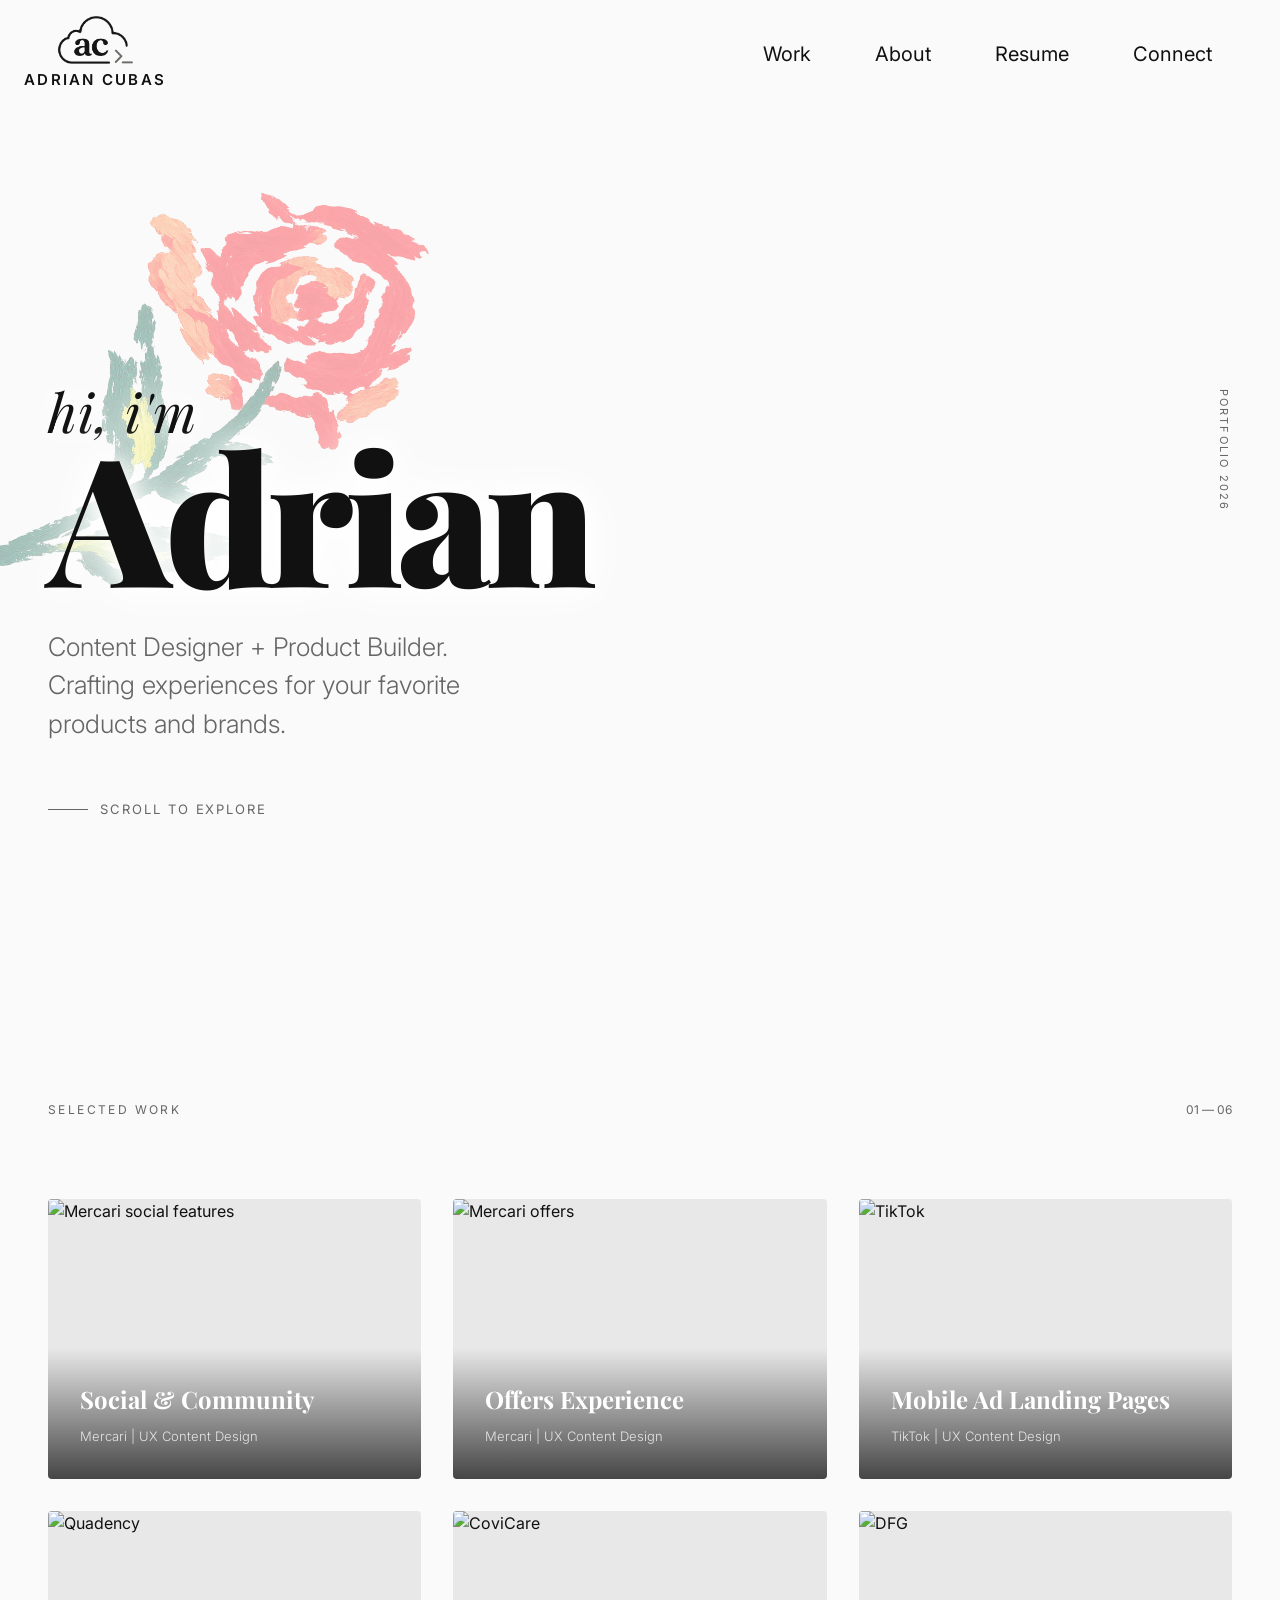
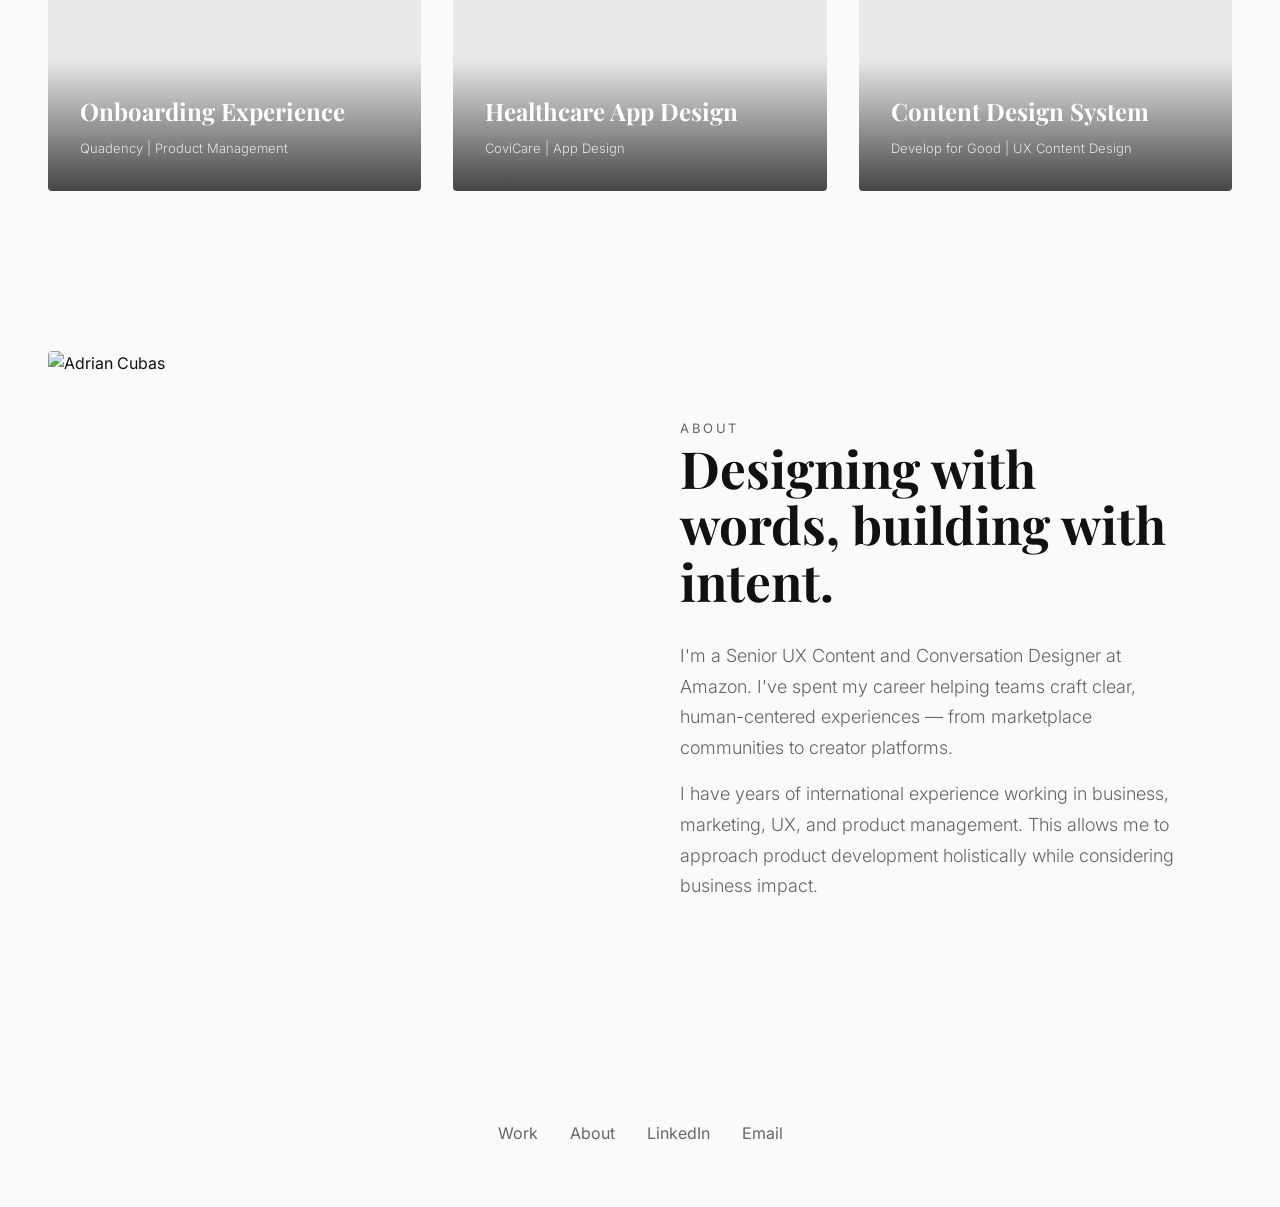
==== commit f7ee6517: "Add logo to nav, update favicon, and link new resume PDF - Added cloud logo mark to nav across all p" ====
--- a/index.html
+++ b/index.html
@@ -14,19 +14,20 @@
   <link href="https://fonts.googleapis.com/css2?family=Inter:wght@300;400;500&family=Playfair+Display:ital,wght@0,400;0,700;0,900;1,400&display=swap" rel="stylesheet">
   <link rel="stylesheet" href="css/reset.css">
   <link rel="stylesheet" href="css/style.css">
-  <link rel="icon" href="assets/images/favicon.png" type="image/png">
-  <link rel="apple-touch-icon" href="assets/images/favicon.png">
+  <link rel="icon" href="assets/images/logowithoutcloud.png" type="image/png">
+  <link rel="apple-touch-icon" href="assets/images/logowithoutcloud.png">
 </head>
 <body>
   <nav class="nav" id="nav">
     <div class="nav__inner">
       <a href="index.html" class="nav__brand">
+        <img src="assets/images/reallogo_withouttext.png" alt="AC" class="nav__logo">
         <span class="nav__name">Adrian Cubas</span>
       </a>
       <div class="nav__menu" id="nav-menu">
         <a href="#work" class="nav__link">Work</a>
         <a href="#about" class="nav__link">About</a>
-        <a href="documents/AdrianCubas_Resume_2026.pdf" target="_blank" class="nav__link">Resume</a>
+        <a href="documents/AdrianCubasResume_2026.pdf" target="_blank" class="nav__link">Resume</a>
         <a href="https://www.linkedin.com/in/adriancubas/" target="_blank" class="nav__link">Connect</a>
       </div>
       <div class="nav__toggle" id="nav-toggle" aria-label="Toggle menu" role="button" tabindex="0">
--- a/css/style.css
+++ b/css/style.css
@@ -40,7 +40,7 @@
   left: 0;
   right: 0;
   z-index: 100;
-  padding: 24px 48px;
+  padding: 16px 48px 16px 24px;
   transition: background 0.3s;
 }
 
@@ -54,25 +54,25 @@
   align-items: center;
   justify-content: space-between;
   width: 100%;
-  max-width: var(--max-width);
-  margin: 0 auto;
 }
 
 .nav__brand {
   display: flex;
+  flex-direction: column;
   align-items: center;
-  gap: 8px;
+  gap: 4px;
+  margin-right: auto;
 }
 
 .nav__logo {
-  width: 0;
-  display: none;
+  width: 76px;
+  height: auto;
 }
 
 .nav__name {
-  font-size: 20px;
-  font-weight: 500;
-  letter-spacing: 0.05em;
+  font-size: 15px;
+  font-weight: 600;
+  letter-spacing: 0.15em;
   text-transform: uppercase;
   color: var(--black);
 }
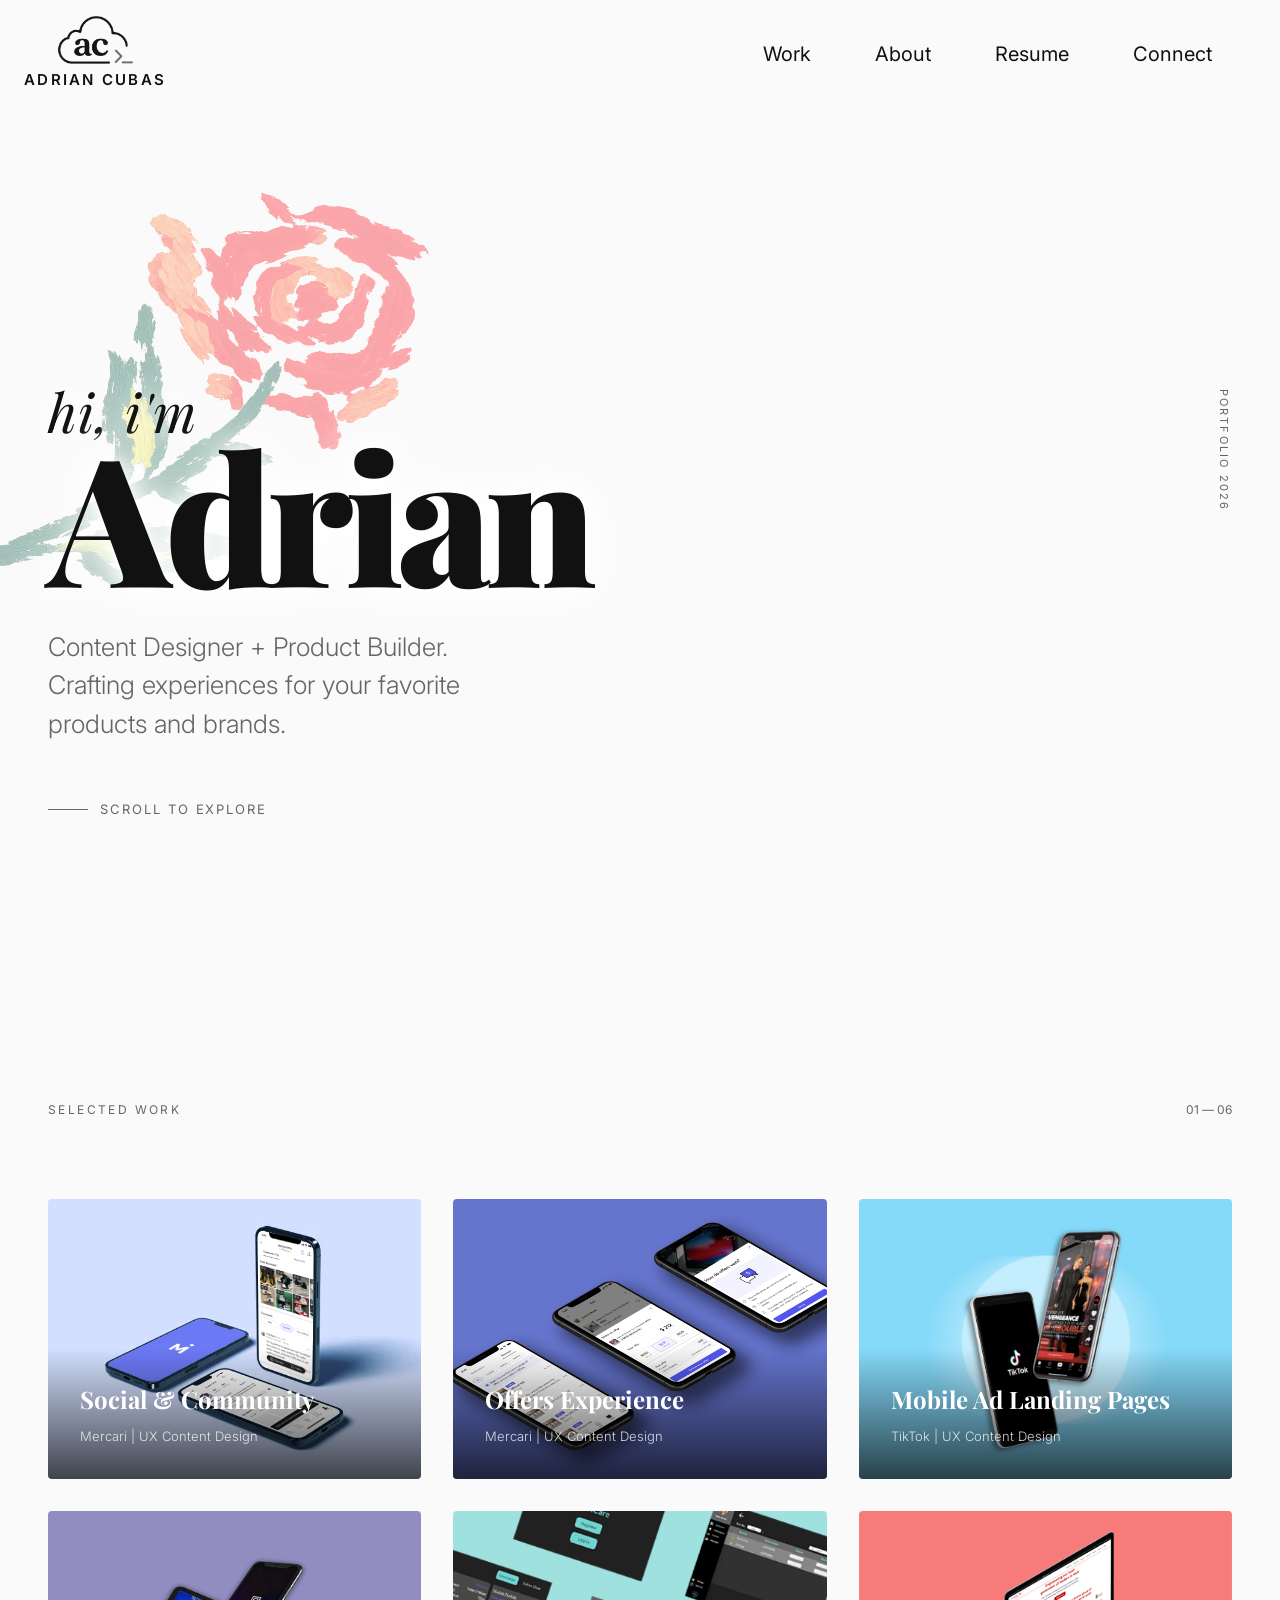
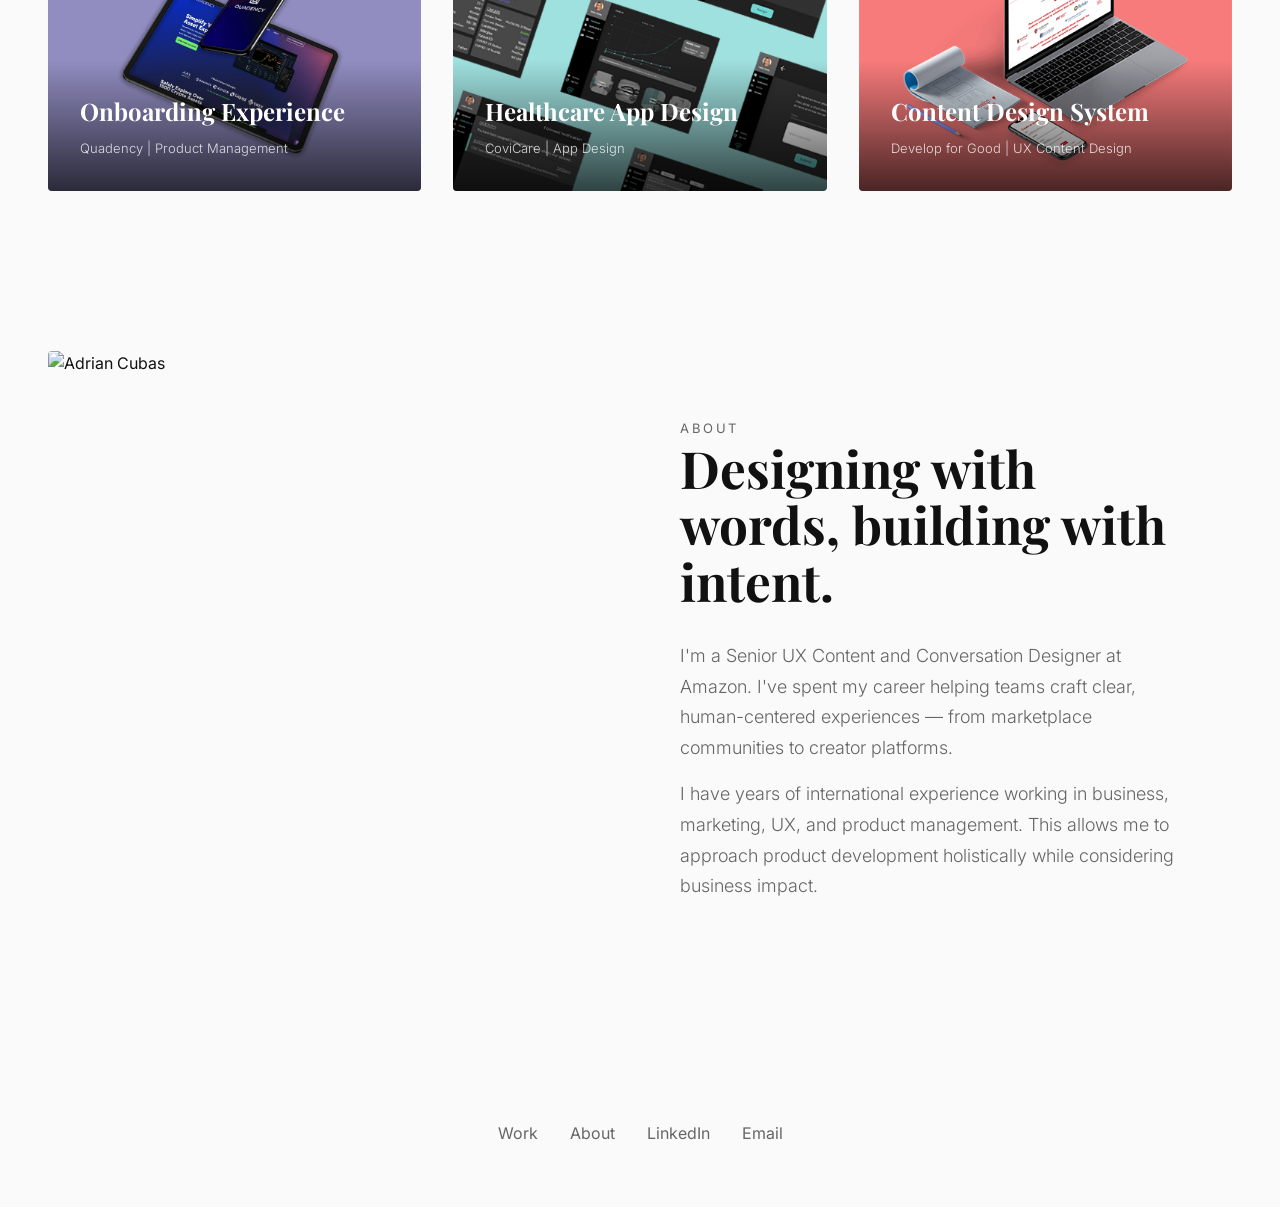
==== commit 0f834009: "Migrate all images from Webflow CDN to local assets Downloaded 81 images from uploads-ssl.webflow.co" ====
--- a/index.html
+++ b/index.html
@@ -66,42 +66,42 @@
     </div>
     <div class="work__grid">
       <a href="work/mercari-comments.html" class="work__item reveal">
-        <img src="https://uploads-ssl.webflow.com/6212f5e51b730032bbf9d7e8/668bce34ccca62ad4a0d3e12_mercaripsd.png" alt="Mercari social features">
+        <img src="assets/images/webflow/668bce34ccca62ad4a0d3e12_mercaripsd.png" alt="Mercari social features">
         <div class="work__item-info">
           <h3 class="work__item-title">Social & Community</h3>
           <p class="work__item-category">Mercari | UX Content Design</p>
         </div>
       </a>
       <a href="work/mercari-offers.html" class="work__item reveal">
-        <img src="https://uploads-ssl.webflow.com/6212f5e51b730032bbf9d7e8/668cfa40c02d9c38d8c967c3_makeoffer%20(1).png" alt="Mercari offers">
+        <img src="assets/images/webflow/668cfa40c02d9c38d8c967c3_makeoffer (1).png" alt="Mercari offers">
         <div class="work__item-info">
           <h3 class="work__item-title">Offers Experience</h3>
           <p class="work__item-category">Mercari | UX Content Design</p>
         </div>
       </a>
       <a href="work/tiktok-contentdesign.html" class="work__item reveal">
-        <img src="https://uploads-ssl.webflow.com/6212f5e51b730032bbf9d7e8/668bce1dfeebe940791077d2_62257492795532075027cf0b_DFG_UXContent_banner%20(1)%20(2).png" alt="TikTok">
+        <img src="assets/images/webflow/668bce1dfeebe940791077d2_62257492795532075027cf0b_DFG_UXContent_banner (1) (2).png" alt="TikTok">
         <div class="work__item-info">
           <h3 class="work__item-title">Mobile Ad Landing Pages</h3>
           <p class="work__item-category">TikTok | UX Content Design</p>
         </div>
       </a>
       <a href="work/quadency-onboarding.html" class="work__item reveal">
-        <img src="https://uploads-ssl.webflow.com/6212f5e51b730032bbf9d7e8/621aef84bddb020a171ae813_Quadency_App_banner.png" alt="Quadency">
+        <img src="assets/images/webflow/621aef84bddb020a171ae813_Quadency_App_banner.png" alt="Quadency">
         <div class="work__item-info">
           <h3 class="work__item-title">Onboarding Experience</h3>
           <p class="work__item-category">Quadency | Product Management</p>
         </div>
       </a>
       <a href="work/covicare-appdesign.html" class="work__item reveal">
-        <img src="https://uploads-ssl.webflow.com/6212f5e51b730032bbf9d7e8/621b2f46672797100445a4d8_CoviCareScreen.png" alt="CoviCare">
+        <img src="assets/images/webflow/621b2f46672797100445a4d8_CoviCareScreen.png" alt="CoviCare">
         <div class="work__item-info">
           <h3 class="work__item-title">Healthcare App Design</h3>
           <p class="work__item-category">CoviCare | App Design</p>
         </div>
       </a>
       <a href="work/dfg-contentdesign.html" class="work__item reveal">
-        <img src="https://uploads-ssl.webflow.com/6212f5e51b730032bbf9d7e8/621aef696a610c7e6c94deba_DFG_UXContent_banner.png" alt="DFG">
+        <img src="assets/images/webflow/621aef696a610c7e6c94deba_DFG_UXContent_banner.png" alt="DFG">
         <div class="work__item-info">
           <h3 class="work__item-title">Content Design System</h3>
           <p class="work__item-category">Develop for Good | UX Content Design</p>
